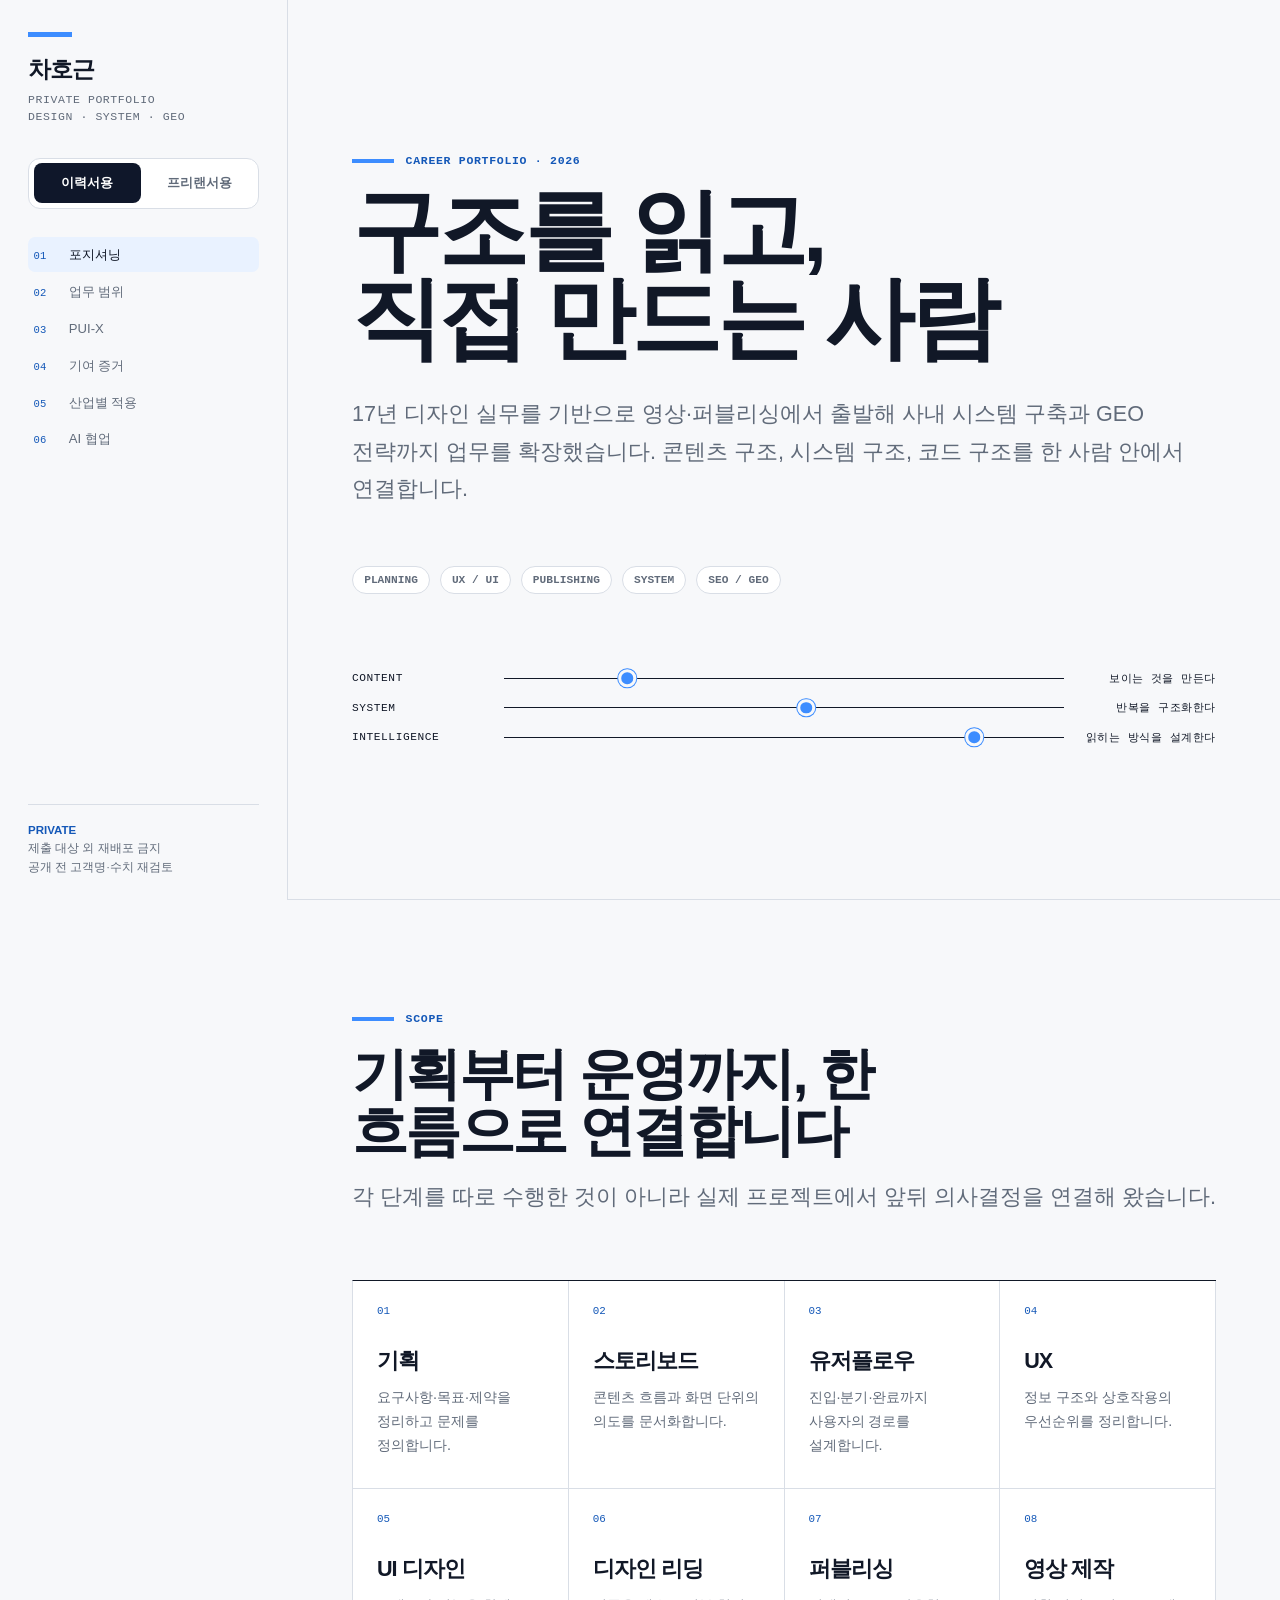
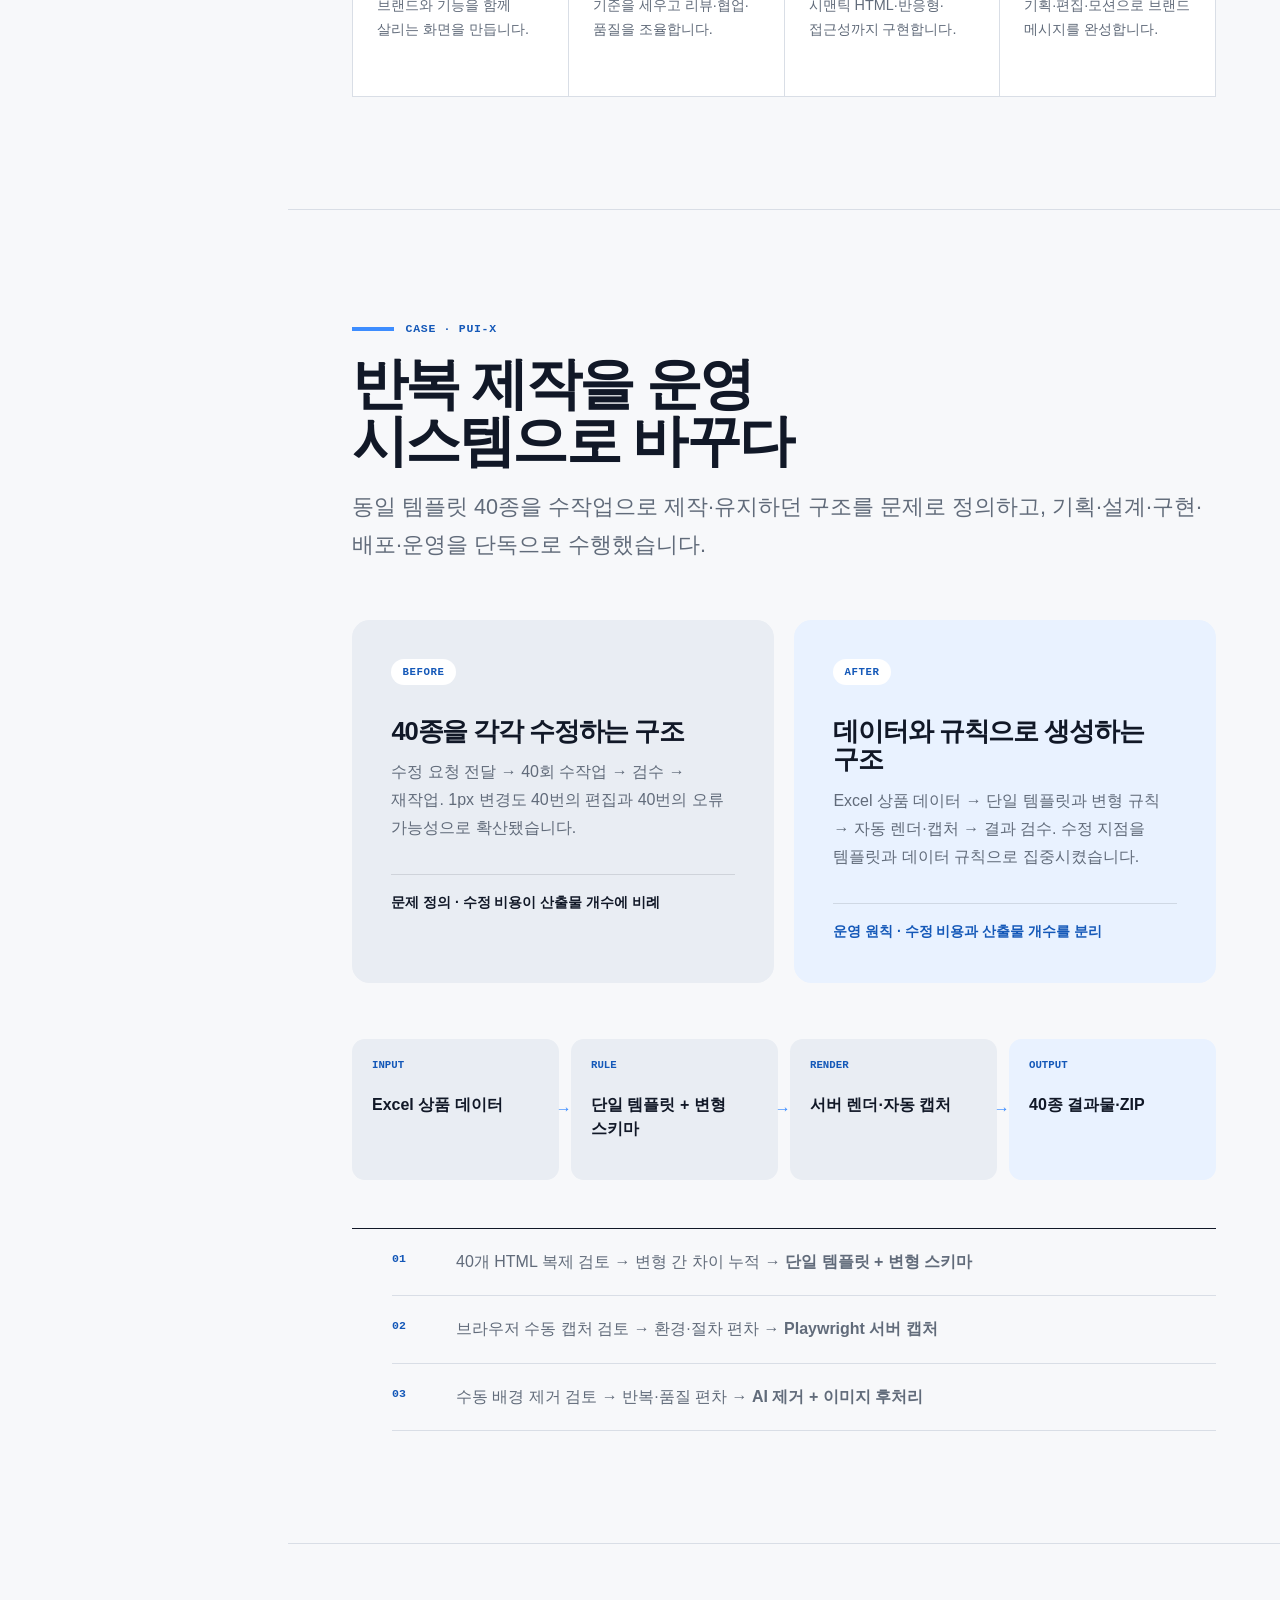
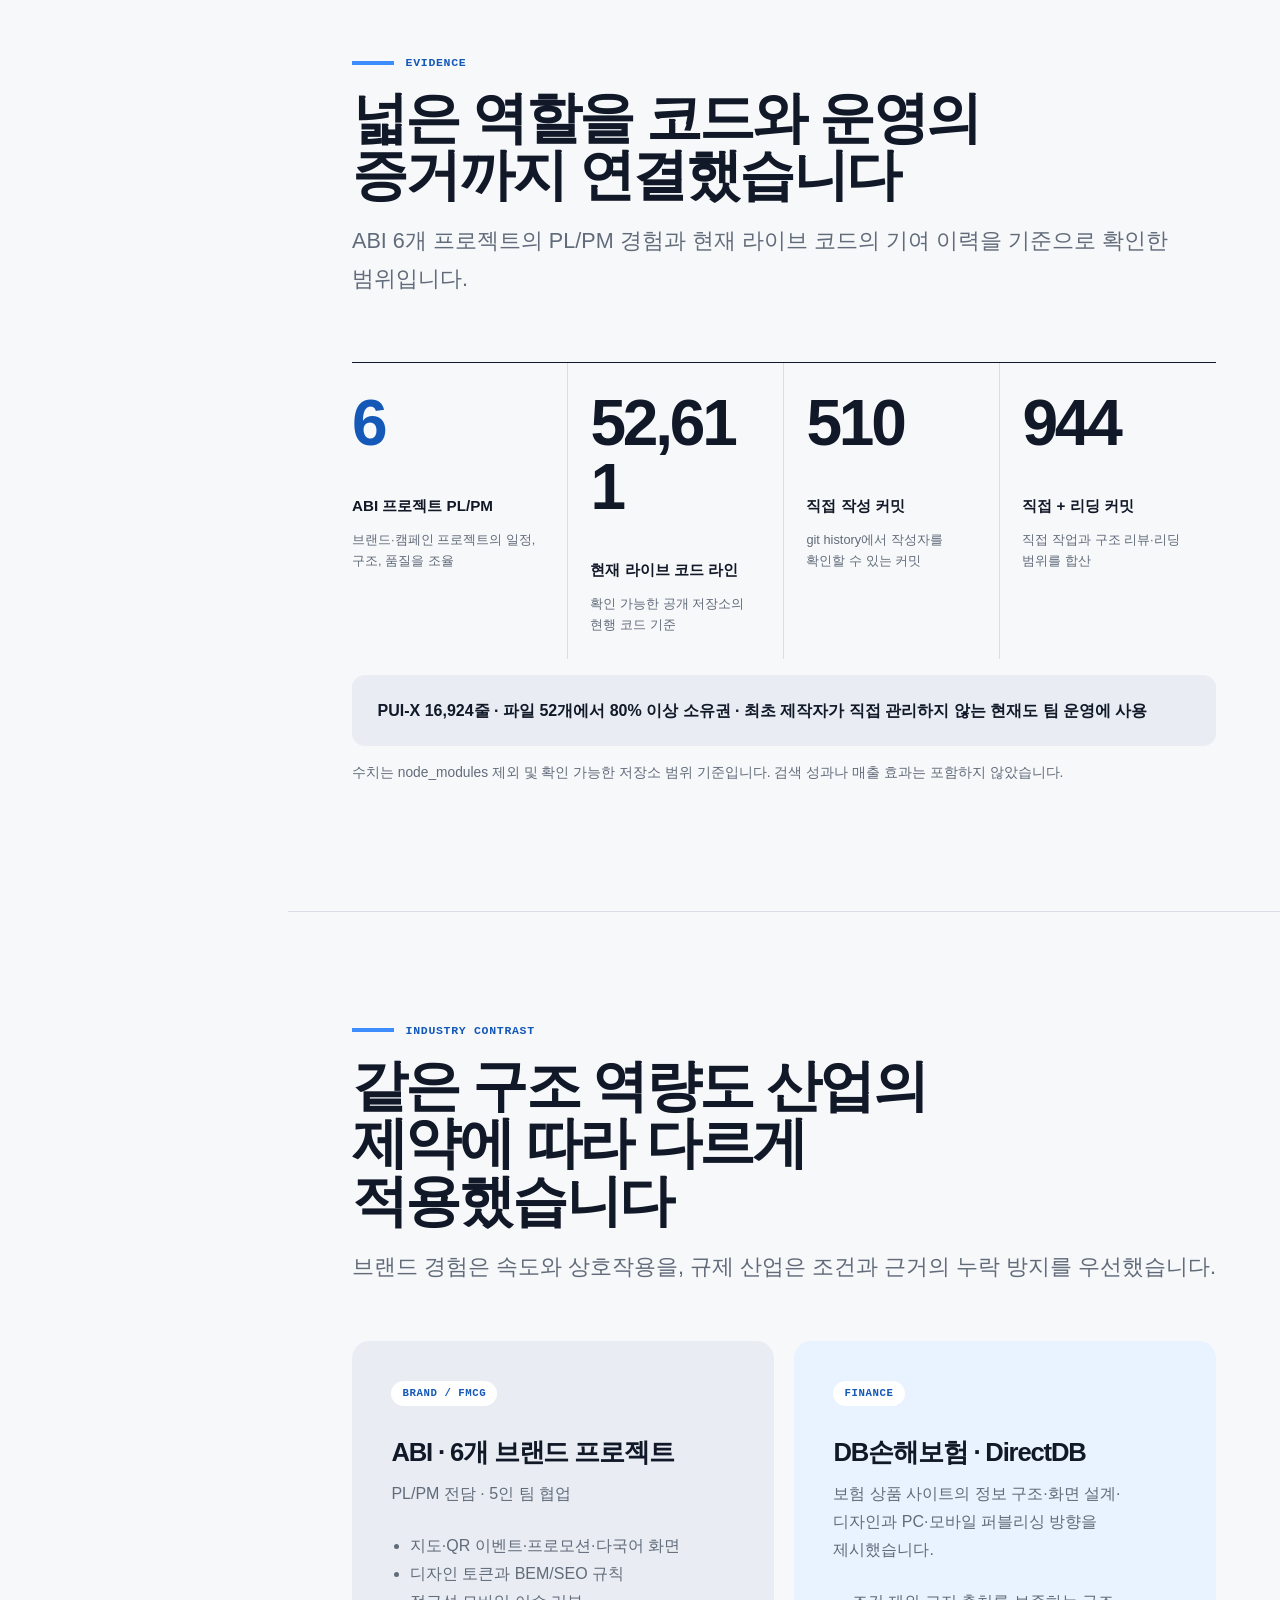
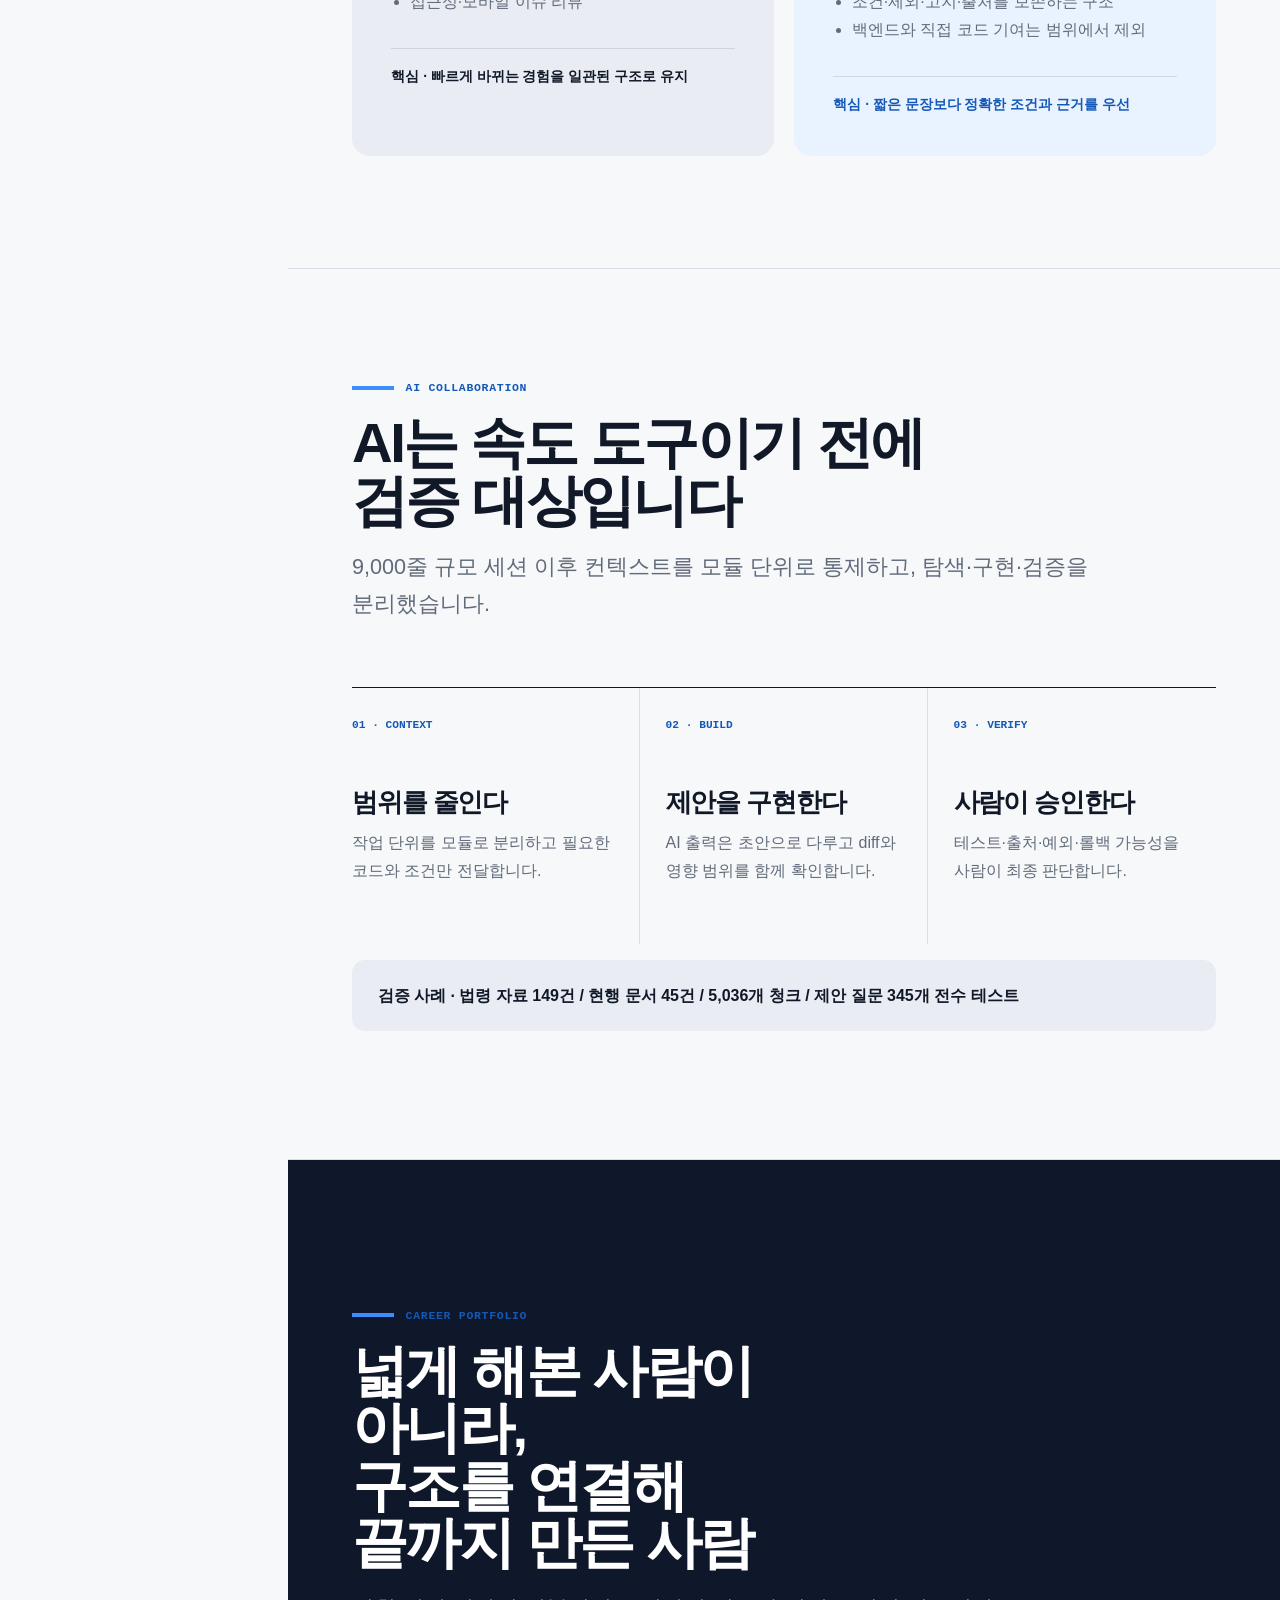
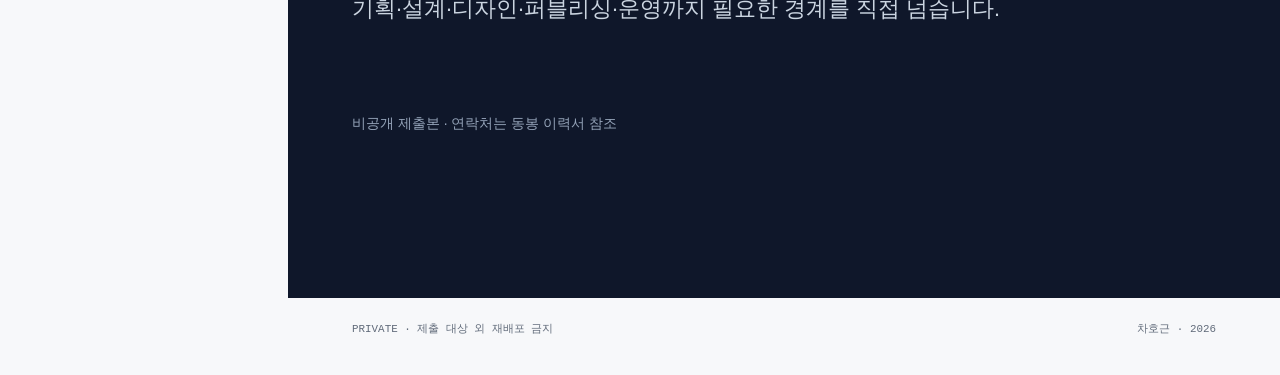
==== private-portfolio/index.html @ 046c5cb5 "비공개 제출용 HTML 포트폴리오 추가" ====
<!doctype html>
<html lang="ko">
<head>
  <meta charset="utf-8">
  <meta name="viewport" content="width=device-width, initial-scale=1">
  <meta name="description" content="차호근 비공개 제출용 포트폴리오 — 기획, UX/UI, 퍼블리싱, 시스템 구축, SEO/GEO">
  <meta name="robots" content="noindex, nofollow, noarchive, nosnippet">
  <meta name="theme-color" content="#f7f8fa">
  <title>차호근 · 비공개 포트폴리오</title>
  <style>
    :root {
      --paper: #f7f8fa;
      --surface: #ffffff;
      --fog: #e9edf3;
      --fog-blue: #e9f2ff;
      --ink: #111827;
      --muted: #616b7a;
      --blue: #3d8dff;
      --blue-dark: #1458b8;
      --midnight: #0f172a;
      --line: #d9dee6;
      --rail: 18rem;
      --page: 78rem;
      --radius: 1.1rem;
      --display: "Arial Narrow", "Apple SD Gothic Neo", "Noto Sans KR", sans-serif;
      --body: "Apple SD Gothic Neo", "Noto Sans KR", Arial, sans-serif;
      --utility: ui-monospace, SFMono-Regular, Menlo, Monaco, Consolas, monospace;
    }

    * { box-sizing: border-box; }
    html { scroll-behavior: smooth; }
    body {
      margin: 0;
      background: var(--paper);
      color: var(--ink);
      font-family: var(--body);
      word-break: keep-all;
      overflow-wrap: break-word;
    }
    button, a { font: inherit; }
    a { color: inherit; }
    [hidden] { display: none !important; }

    .skip-link {
      position: fixed;
      left: 1rem;
      top: 1rem;
      z-index: 100;
      transform: translateY(-180%);
      padding: .75rem 1rem;
      border-radius: .5rem;
      background: var(--midnight);
      color: #fff;
    }
    .skip-link:focus { transform: translateY(0); }

    .progress {
      position: fixed;
      inset: 0 auto auto 0;
      z-index: 80;
      width: 0;
      height: .25rem;
      background: var(--blue);
    }

    .shell {
      display: grid;
      grid-template-columns: var(--rail) minmax(0, 1fr);
      min-height: 100vh;
    }

    .rail {
      position: fixed;
      inset: 0 auto 0 0;
      z-index: 20;
      display: flex;
      width: var(--rail);
      flex-direction: column;
      padding: 2rem 1.75rem 1.5rem;
      border-right: 1px solid var(--line);
      background: rgba(247, 248, 250, .96);
      backdrop-filter: blur(12px);
    }
    .rail__mark {
      width: 2.75rem;
      height: .3rem;
      margin-bottom: 1.1rem;
      background: var(--blue);
    }
    .rail__name {
      margin: 0;
      font-family: var(--display);
      font-size: 1.45rem;
      font-weight: 800;
      letter-spacing: -.04em;
    }
    .rail__label {
      margin: .35rem 0 0;
      color: var(--muted);
      font-family: var(--utility);
      font-size: .72rem;
      line-height: 1.5;
      letter-spacing: .05em;
      text-transform: uppercase;
    }

    .mode-switch {
      display: grid;
      grid-template-columns: 1fr 1fr;
      gap: .35rem;
      margin: 2rem 0 1.75rem;
      padding: .3rem;
      border: 1px solid var(--line);
      border-radius: .75rem;
      background: var(--surface);
    }
    .mode-switch button {
      min-height: 2.5rem;
      padding: .55rem .4rem;
      border: 0;
      border-radius: .5rem;
      background: transparent;
      color: var(--muted);
      cursor: pointer;
      font-size: .82rem;
      font-weight: 700;
    }
    .mode-switch button[aria-pressed="true"] {
      background: var(--midnight);
      color: #fff;
    }

    .rail nav { margin-bottom: 1.5rem; }
    .rail nav ul {
      display: grid;
      gap: .1rem;
      margin: 0;
      padding: 0;
      list-style: none;
    }
    .rail nav a {
      display: grid;
      grid-template-columns: 2.2rem 1fr;
      align-items: baseline;
      padding: .55rem .35rem;
      border-radius: .45rem;
      color: var(--muted);
      text-decoration: none;
      font-size: .82rem;
      line-height: 1.35;
    }
    .rail nav a::before {
      content: attr(data-index);
      color: var(--blue-dark);
      font-family: var(--utility);
      font-size: .66rem;
    }
    .rail nav a:hover,
    .rail nav a[aria-current="true"] {
      background: var(--fog-blue);
      color: var(--ink);
    }

    .rail__privacy {
      margin: auto 0 0;
      padding-top: 1rem;
      border-top: 1px solid var(--line);
      color: var(--muted);
      font-size: .72rem;
      line-height: 1.6;
    }
    .rail__privacy strong { color: var(--blue-dark); }

    main {
      grid-column: 2;
      min-width: 0;
    }
    .mode-panel { min-height: 100vh; }

    .page-section {
      position: relative;
      max-width: var(--page);
      margin: 0 auto;
      padding: 7rem 4rem;
      border-bottom: 1px solid var(--line);
    }
    .page-section:last-child { border-bottom: 0; }

    .section-kicker {
      display: flex;
      align-items: center;
      gap: .75rem;
      margin: 0 0 1.25rem;
      color: var(--blue-dark);
      font-family: var(--utility);
      font-size: .72rem;
      font-weight: 700;
      letter-spacing: .06em;
      text-transform: uppercase;
    }
    .section-kicker::before {
      width: 2.6rem;
      height: .25rem;
      background: var(--blue);
      content: "";
    }
    h1, h2, h3, p { margin-top: 0; }
    h1, h2, h3 {
      font-family: var(--display);
      letter-spacing: -.045em;
    }
    h1 {
      max-width: 13ch;
      margin-bottom: 2rem;
      font-size: clamp(3.3rem, 7vw, 6.8rem);
      line-height: .98;
    }
    h2 {
      max-width: 21ch;
      margin-bottom: 1.15rem;
      font-size: clamp(2.3rem, 4.4vw, 4.3rem);
      line-height: 1.02;
    }
    h3 {
      margin-bottom: .85rem;
      font-size: clamp(1.35rem, 2vw, 2rem);
      line-height: 1.1;
    }
    .lead {
      max-width: 56rem;
      color: var(--muted);
      font-size: clamp(1.05rem, 1.7vw, 1.35rem);
      line-height: 1.75;
    }
    .small-note {
      color: var(--muted);
      font-size: .86rem;
      line-height: 1.65;
    }

    .hero {
      display: grid;
      min-height: 100svh;
      align-content: center;
      padding-top: 5rem;
      padding-bottom: 5rem;
    }
    .hero__meta {
      display: flex;
      flex-wrap: wrap;
      gap: .6rem;
      margin-top: 2.25rem;
    }
    .tag {
      padding: .45rem .7rem;
      border: 1px solid var(--line);
      border-radius: 999px;
      background: var(--surface);
      color: var(--muted);
      font-family: var(--utility);
      font-size: .7rem;
      font-weight: 700;
    }

    .structure-map {
      display: grid;
      gap: .9rem;
      max-width: 57rem;
      margin-top: 4.8rem;
    }
    .structure-row {
      display: grid;
      grid-template-columns: 8.5rem minmax(0, 1fr) 8.5rem;
      align-items: center;
      gap: 1rem;
      font-family: var(--utility);
      font-size: .7rem;
      letter-spacing: .05em;
    }
    .structure-row span:last-child { text-align: right; }
    .structure-line {
      position: relative;
      height: 1px;
      background: var(--ink);
    }
    .structure-line::after {
      position: absolute;
      top: 50%;
      left: var(--node, 50%);
      width: .72rem;
      height: .72rem;
      transform: translate(-50%, -50%);
      border: .2rem solid var(--paper);
      border-radius: 50%;
      background: var(--blue);
      box-shadow: 0 0 0 1px var(--blue);
      content: "";
    }

    .scope-grid {
      display: grid;
      grid-template-columns: repeat(4, minmax(0, 1fr));
      margin-top: 4rem;
      border-top: 1px solid var(--ink);
      border-left: 1px solid var(--line);
    }
    .scope-item {
      min-height: 13rem;
      padding: 1.5rem;
      border-right: 1px solid var(--line);
      border-bottom: 1px solid var(--line);
      background: var(--surface);
    }
    .scope-item span {
      display: block;
      margin-bottom: 2rem;
      color: var(--blue-dark);
      font-family: var(--utility);
      font-size: .68rem;
    }
    .scope-item h3 { font-size: 1.35rem; }
    .scope-item p {
      margin-bottom: 0;
      color: var(--muted);
      font-size: .9rem;
      line-height: 1.65;
    }

    .split {
      display: grid;
      grid-template-columns: repeat(2, minmax(0, 1fr));
      gap: 1.25rem;
      margin-top: 3.5rem;
    }
    .panel {
      padding: clamp(1.5rem, 3vw, 2.6rem);
      border: 1px solid transparent;
      border-radius: var(--radius);
      background: var(--fog);
    }
    .panel--blue { background: var(--fog-blue); }
    .panel__label {
      display: inline-flex;
      margin-bottom: 2rem;
      padding: .42rem .7rem;
      border-radius: 999px;
      background: var(--surface);
      color: var(--blue-dark);
      font-family: var(--utility);
      font-size: .67rem;
      font-weight: 700;
      letter-spacing: .05em;
      text-transform: uppercase;
    }
    .panel p,
    .panel li {
      color: var(--muted);
      font-size: 1rem;
      line-height: 1.75;
    }
    .panel ul {
      margin: 1.5rem 0 0;
      padding-left: 1.15rem;
    }
    .panel__bottom {
      margin: 2rem 0 0 !important;
      padding-top: 1rem;
      border-top: 1px solid rgba(17, 24, 39, .12);
      color: var(--ink) !important;
      font-size: .86rem !important;
      font-weight: 700;
    }
    .panel--blue .panel__bottom { color: var(--blue-dark) !important; }

    .flow {
      display: grid;
      grid-template-columns: repeat(4, minmax(0, 1fr));
      gap: .75rem;
      margin-top: 3.5rem;
    }
    .flow__item {
      position: relative;
      min-height: 8.8rem;
      padding: 1.25rem;
      border-radius: .8rem;
      background: var(--fog);
    }
    .flow__item:last-child { background: var(--fog-blue); }
    .flow__item:not(:last-child)::after {
      position: absolute;
      top: 50%;
      right: -.8rem;
      z-index: 2;
      transform: translateY(-50%);
      color: var(--blue);
      content: "→";
    }
    .flow__item span {
      display: block;
      margin-bottom: 1.4rem;
      color: var(--blue-dark);
      font-family: var(--utility);
      font-size: .67rem;
      font-weight: 700;
    }
    .flow__item strong { line-height: 1.45; }

    .decision-log {
      margin: 3rem 0 0;
      border-top: 1px solid var(--ink);
    }
    .decision-log li {
      display: grid;
      grid-template-columns: 3rem 1fr;
      gap: 1rem;
      padding: 1.25rem 0;
      border-bottom: 1px solid var(--line);
      list-style: none;
      color: var(--muted);
      line-height: 1.65;
    }
    .decision-log b {
      color: var(--blue-dark);
      font-family: var(--utility);
      font-size: .72rem;
    }

    .metrics {
      display: grid;
      grid-template-columns: repeat(4, minmax(0, 1fr));
      margin-top: 4rem;
      border-top: 1px solid var(--ink);
    }
    .metric {
      min-height: 15rem;
      padding: 1.75rem 1.4rem 1.5rem 0;
      border-right: 1px solid var(--line);
    }
    .metric + .metric { padding-left: 1.4rem; }
    .metric:last-child { border-right: 0; }
    .metric strong {
      display: block;
      margin-bottom: 2.6rem;
      font-family: var(--display);
      font-size: clamp(2.8rem, 5vw, 4.8rem);
      line-height: 1;
      letter-spacing: -.05em;
    }
    .metric:first-child strong { color: var(--blue-dark); }
    .metric b {
      display: block;
      margin-bottom: .8rem;
      font-size: .95rem;
    }
    .metric p {
      margin: 0;
      color: var(--muted);
      font-size: .8rem;
      line-height: 1.6;
    }
    .proof-note {
      margin-top: 1rem;
      padding: 1.4rem 1.6rem;
      border-radius: .8rem;
      background: var(--fog);
      font-weight: 700;
      line-height: 1.65;
    }

    .process {
      position: relative;
      display: grid;
      grid-template-columns: repeat(5, minmax(0, 1fr));
      gap: 1rem;
      margin-top: 4rem;
    }
    .process::before {
      position: absolute;
      top: 3.2rem;
      right: 3rem;
      left: 1rem;
      height: 1px;
      background: var(--ink);
      content: "";
    }
    .process__item { position: relative; z-index: 1; }
    .process__item span {
      display: block;
      margin-bottom: 2rem;
      color: var(--blue-dark);
      font-family: var(--utility);
      font-size: .72rem;
      font-weight: 700;
    }
    .process__dot {
      width: 1rem;
      height: 1rem;
      margin-bottom: 2.2rem;
      border-radius: 50%;
      background: var(--ink);
    }
    .process__item:last-child .process__dot { background: var(--blue); }
    .process__item h3 { font-size: 1.45rem; }
    .process__item p {
      color: var(--muted);
      font-size: .82rem;
      line-height: 1.6;
    }

    .three-cards {
      display: grid;
      grid-template-columns: repeat(3, minmax(0, 1fr));
      gap: 1rem;
      margin-top: 3.5rem;
    }
    .three-cards .panel { min-height: 21rem; }

    .method {
      display: grid;
      grid-template-columns: repeat(3, minmax(0, 1fr));
      margin-top: 4rem;
      border-top: 1px solid var(--ink);
    }
    .method__item {
      min-height: 16rem;
      padding: 1.6rem 1.6rem 1.6rem 0;
      border-right: 1px solid var(--line);
    }
    .method__item + .method__item { padding-left: 1.6rem; }
    .method__item:last-child { border-right: 0; }
    .method__item span {
      color: var(--blue-dark);
      font-family: var(--utility);
      font-size: .7rem;
      font-weight: 700;
    }
    .method__item h3 { margin-top: 3.5rem; }
    .method__item p {
      color: var(--muted);
      line-height: 1.7;
    }

    .closing {
      display: grid;
      min-height: 82svh;
      max-width: none;
      align-content: center;
      margin: 0;
      padding-right: max(4rem, calc((100vw - var(--rail) - var(--page)) / 2 + 4rem));
      padding-left: max(4rem, calc((100vw - var(--rail) - var(--page)) / 2 + 4rem));
      background: var(--midnight);
      color: #fff;
    }
    .closing h2 { max-width: 16ch; }
    .closing .lead { color: #cbd5e1; }
    .closing .small-note { margin-top: 4rem; color: #94a3b8; }

    .document-footer {
      display: flex;
      justify-content: space-between;
      gap: 1rem;
      max-width: var(--page);
      margin: 0 auto;
      padding: 1.5rem 4rem 2rem;
      color: var(--muted);
      font-family: var(--utility);
      font-size: .68rem;
    }

    :focus-visible {
      outline: 3px solid var(--blue);
      outline-offset: 3px;
    }

    @media (max-width: 1080px) {
      :root { --rail: 15rem; }
      .page-section { padding-right: 2.5rem; padding-left: 2.5rem; }
      .scope-grid { grid-template-columns: repeat(2, minmax(0, 1fr)); }
      .metrics { grid-template-columns: repeat(2, minmax(0, 1fr)); }
      .metric:nth-child(2) { border-right: 0; }
      .metric:nth-child(n+3) { border-top: 1px solid var(--line); }
      .three-cards { grid-template-columns: 1fr; }
      .three-cards .panel { min-height: auto; }
    }

    @media (max-width: 800px) {
      :root { --rail: 0rem; }
      .shell { display: block; }
      .rail {
        position: sticky;
        top: 0;
        width: 100%;
        height: auto;
        padding: .85rem 1rem;
        border-right: 0;
        border-bottom: 1px solid var(--line);
      }
      .rail__mark, .rail__label, .rail nav, .rail__privacy { display: none; }
      .rail__top {
        display: flex;
        align-items: center;
        justify-content: space-between;
        gap: 1rem;
      }
      .rail__name { font-size: 1rem; }
      .mode-switch { width: min(18rem, 64vw); margin: 0; }
      .mode-switch button { min-height: 2.25rem; padding: .4rem .25rem; }
      main { display: block; }
      .page-section { padding: 5rem 1.25rem; }
      .hero { min-height: calc(100svh - 4.25rem); }
      h1 { font-size: clamp(3rem, 15vw, 5rem); }
      h2 { font-size: clamp(2.15rem, 10vw, 3.6rem); }
      .structure-row { grid-template-columns: 6.4rem minmax(0, 1fr); }
      .structure-row span:last-child { display: none; }
      .split, .scope-grid, .flow, .metrics, .process, .method {
        grid-template-columns: 1fr;
      }
      .scope-item { min-height: 10rem; }
      .flow__item:not(:last-child)::after { top: auto; right: 50%; bottom: -.9rem; transform: translateX(50%) rotate(90deg); }
      .metric, .metric + .metric {
        min-height: auto;
        padding: 1.6rem 0;
        border-top: 0;
        border-right: 0;
        border-bottom: 1px solid var(--line);
      }
      .metric strong { margin-bottom: 1.2rem; }
      .process { gap: 0; }
      .process::before { top: 0; right: auto; bottom: 0; left: .45rem; width: 1px; height: auto; }
      .process__item {
        display: grid;
        grid-template-columns: 2.6rem 1fr;
        padding-bottom: 2rem;
      }
      .process__item span { grid-column: 2; margin-bottom: .5rem; }
      .process__dot { grid-row: 1 / span 3; margin: .2rem 0 0; }
      .process__item h3, .process__item p { grid-column: 2; }
      .process__item h3 { margin-bottom: .4rem; }
      .method__item, .method__item + .method__item {
        min-height: auto;
        padding: 1.6rem 0;
        border-right: 0;
        border-bottom: 1px solid var(--line);
      }
      .method__item h3 { margin-top: 1.4rem; }
      .closing {
        padding-right: 1.25rem;
        padding-left: 1.25rem;
      }
      .document-footer { padding-right: 1.25rem; padding-left: 1.25rem; }
    }

    @media (prefers-reduced-motion: reduce) {
      html { scroll-behavior: auto; }
      *, *::before, *::after { transition-duration: .001ms !important; animation-duration: .001ms !important; }
    }

    @media print {
      @page { size: A4; margin: 14mm; }
      .progress, .rail, .skip-link { display: none !important; }
      .shell, main { display: block; }
      .page-section, .closing {
        max-width: none;
        min-height: 0;
        padding: 18mm 0;
        break-inside: avoid;
      }
      .closing { padding: 18mm; print-color-adjust: exact; }
      .panel, .scope-item, .flow__item, .proof-note { print-color-adjust: exact; }
      .document-footer { padding-right: 0; padding-left: 0; }
    }
  </style>
</head>
<body data-mode="career">
  <a class="skip-link" href="#main">본문으로 이동</a>
  <div class="progress" aria-hidden="true"></div>

  <div class="shell">
    <aside class="rail" aria-label="포트폴리오 메뉴">
      <div class="rail__top">
        <div>
          <div class="rail__mark" aria-hidden="true"></div>
          <p class="rail__name">차호근</p>
          <p class="rail__label">Private portfolio<br>Design · System · GEO</p>
        </div>

        <div class="mode-switch" aria-label="포트폴리오 보기 선택">
          <button type="button" data-mode-button="career" aria-pressed="true">이력서용</button>
          <button type="button" data-mode-button="freelance" aria-pressed="false">프리랜서용</button>
        </div>
      </div>

      <nav data-mode-nav="career" aria-label="이력서용 목차">
        <ul>
          <li><a href="#c-position" data-index="01">포지셔닝</a></li>
          <li><a href="#c-scope" data-index="02">업무 범위</a></li>
          <li><a href="#c-puix" data-index="03">PUI-X</a></li>
          <li><a href="#c-evidence" data-index="04">기여 증거</a></li>
          <li><a href="#c-contrast" data-index="05">산업별 적용</a></li>
          <li><a href="#c-ai" data-index="06">AI 협업</a></li>
        </ul>
      </nav>

      <nav data-mode-nav="freelance" aria-label="프리랜서용 목차" hidden>
        <ul>
          <li><a href="#f-services" data-index="01">제공 업무</a></li>
          <li><a href="#f-fit" data-index="02">잘 맞는 프로젝트</a></li>
          <li><a href="#f-process" data-index="03">진행 방식</a></li>
          <li><a href="#f-cases" data-index="04">사례</a></li>
          <li><a href="#f-geo" data-index="05">SEO / GEO</a></li>
          <li><a href="#f-private" data-index="06">대외비 원칙</a></li>
        </ul>
      </nav>

      <p class="rail__privacy"><strong>PRIVATE</strong><br>제출 대상 외 재배포 금지<br>공개 전 고객명·수치 재검토</p>
    </aside>

    <main id="main" tabindex="-1">
      <article class="mode-panel" data-mode-panel="career">
        <section class="page-section hero" id="c-position" data-observe-section>
          <p class="section-kicker">Career portfolio · 2026</p>
          <h1>구조를 읽고,<br>직접 만드는 사람</h1>
          <p class="lead">17년 디자인 실무를 기반으로 영상·퍼블리싱에서 출발해 사내 시스템 구축과 GEO 전략까지 업무를 확장했습니다. 콘텐츠 구조, 시스템 구조, 코드 구조를 한 사람 안에서 연결합니다.</p>
          <div class="hero__meta" aria-label="핵심 역량">
            <span class="tag">PLANNING</span>
            <span class="tag">UX / UI</span>
            <span class="tag">PUBLISHING</span>
            <span class="tag">SYSTEM</span>
            <span class="tag">SEO / GEO</span>
          </div>
          <div class="structure-map" aria-label="역할 확장 구조">
            <div class="structure-row"><span>CONTENT</span><i class="structure-line" style="--node:22%"></i><span>보이는 것을 만든다</span></div>
            <div class="structure-row"><span>SYSTEM</span><i class="structure-line" style="--node:54%"></i><span>반복을 구조화한다</span></div>
            <div class="structure-row"><span>INTELLIGENCE</span><i class="structure-line" style="--node:84%"></i><span>읽히는 방식을 설계한다</span></div>
          </div>
        </section>

        <section class="page-section" id="c-scope" data-observe-section>
          <p class="section-kicker">Scope</p>
          <h2>기획부터 운영까지, 한 흐름으로 연결합니다</h2>
          <p class="lead">각 단계를 따로 수행한 것이 아니라 실제 프로젝트에서 앞뒤 의사결정을 연결해 왔습니다.</p>
          <div class="scope-grid">
            <article class="scope-item"><span>01</span><h3>기획</h3><p>요구사항·목표·제약을 정리하고 문제를 정의합니다.</p></article>
            <article class="scope-item"><span>02</span><h3>스토리보드</h3><p>콘텐츠 흐름과 화면 단위의 의도를 문서화합니다.</p></article>
            <article class="scope-item"><span>03</span><h3>유저플로우</h3><p>진입·분기·완료까지 사용자의 경로를 설계합니다.</p></article>
            <article class="scope-item"><span>04</span><h3>UX</h3><p>정보 구조와 상호작용의 우선순위를 정리합니다.</p></article>
            <article class="scope-item"><span>05</span><h3>UI 디자인</h3><p>브랜드와 기능을 함께 살리는 화면을 만듭니다.</p></article>
            <article class="scope-item"><span>06</span><h3>디자인 리딩</h3><p>기준을 세우고 리뷰·협업·품질을 조율합니다.</p></article>
            <article class="scope-item"><span>07</span><h3>퍼블리싱</h3><p>시맨틱 HTML·반응형·접근성까지 구현합니다.</p></article>
            <article class="scope-item"><span>08</span><h3>영상 제작</h3><p>기획·편집·모션으로 브랜드 메시지를 완성합니다.</p></article>
          </div>
        </section>

        <section class="page-section" id="c-puix" data-observe-section>
          <p class="section-kicker">Case · PUI-X</p>
          <h2>반복 제작을 운영 시스템으로 바꾸다</h2>
          <p class="lead">동일 템플릿 40종을 수작업으로 제작·유지하던 구조를 문제로 정의하고, 기획·설계·구현·배포·운영을 단독으로 수행했습니다.</p>

          <div class="split">
            <article class="panel">
              <span class="panel__label">Before</span>
              <h3>40종을 각각 수정하는 구조</h3>
              <p>수정 요청 전달 → 40회 수작업 → 검수 → 재작업. 1px 변경도 40번의 편집과 40번의 오류 가능성으로 확산됐습니다.</p>
              <p class="panel__bottom">문제 정의 · 수정 비용이 산출물 개수에 비례</p>
            </article>
            <article class="panel panel--blue">
              <span class="panel__label">After</span>
              <h3>데이터와 규칙으로 생성하는 구조</h3>
              <p>Excel 상품 데이터 → 단일 템플릿과 변형 규칙 → 자동 렌더·캡처 → 결과 검수. 수정 지점을 템플릿과 데이터 규칙으로 집중시켰습니다.</p>
              <p class="panel__bottom">운영 원칙 · 수정 비용과 산출물 개수를 분리</p>
            </article>
          </div>

          <div class="flow" aria-label="PUI-X 데이터 흐름">
            <div class="flow__item"><span>INPUT</span><strong>Excel 상품 데이터</strong></div>
            <div class="flow__item"><span>RULE</span><strong>단일 템플릿 + 변형 스키마</strong></div>
            <div class="flow__item"><span>RENDER</span><strong>서버 렌더·자동 캡처</strong></div>
            <div class="flow__item"><span>OUTPUT</span><strong>40종 결과물·ZIP</strong></div>
          </div>

          <ol class="decision-log" aria-label="의사결정 로그">
            <li><b>01</b><span>40개 HTML 복제 검토 → 변형 간 차이 누적 → <strong>단일 템플릿 + 변형 스키마</strong></span></li>
            <li><b>02</b><span>브라우저 수동 캡처 검토 → 환경·절차 편차 → <strong>Playwright 서버 캡처</strong></span></li>
            <li><b>03</b><span>수동 배경 제거 검토 → 반복·품질 편차 → <strong>AI 제거 + 이미지 후처리</strong></span></li>
          </ol>
        </section>

        <section class="page-section" id="c-evidence" data-observe-section>
          <p class="section-kicker">Evidence</p>
          <h2>넓은 역할을 코드와 운영의 증거까지 연결했습니다</h2>
          <p class="lead">ABI 6개 프로젝트의 PL/PM 경험과 현재 라이브 코드의 기여 이력을 기준으로 확인한 범위입니다.</p>
          <div class="metrics">
            <article class="metric"><strong>6</strong><b>ABI 프로젝트 PL/PM</b><p>브랜드·캠페인 프로젝트의 일정, 구조, 품질을 조율</p></article>
            <article class="metric"><strong>52,611</strong><b>현재 라이브 코드 라인</b><p>확인 가능한 공개 저장소의 현행 코드 기준</p></article>
            <article class="metric"><strong>510</strong><b>직접 작성 커밋</b><p>git history에서 작성자를 확인할 수 있는 커밋</p></article>
            <article class="metric"><strong>944</strong><b>직접 + 리딩 커밋</b><p>직접 작업과 구조 리뷰·리딩 범위를 합산</p></article>
          </div>
          <p class="proof-note">PUI-X 16,924줄 · 파일 52개에서 80% 이상 소유권 · 최초 제작자가 직접 관리하지 않는 현재도 팀 운영에 사용</p>
          <p class="small-note">수치는 node_modules 제외 및 확인 가능한 저장소 범위 기준입니다. 검색 성과나 매출 효과는 포함하지 않았습니다.</p>
        </section>

        <section class="page-section" id="c-contrast" data-observe-section>
          <p class="section-kicker">Industry contrast</p>
          <h2>같은 구조 역량도 산업의 제약에 따라 다르게 적용했습니다</h2>
          <p class="lead">브랜드 경험은 속도와 상호작용을, 규제 산업은 조건과 근거의 누락 방지를 우선했습니다.</p>
          <div class="split">
            <article class="panel">
              <span class="panel__label">Brand / FMCG</span>
              <h3>ABI · 6개 브랜드 프로젝트</h3>
              <p>PL/PM 전담 · 5인 팀 협업</p>
              <ul><li>지도·QR 이벤트·프로모션·다국어 화면</li><li>디자인 토큰과 BEM/SEO 규칙</li><li>접근성·모바일 이슈 리뷰</li></ul>
              <p class="panel__bottom">핵심 · 빠르게 바뀌는 경험을 일관된 구조로 유지</p>
            </article>
            <article class="panel panel--blue">
              <span class="panel__label">Finance</span>
              <h3>DB손해보험 · DirectDB</h3>
              <p>보험 상품 사이트의 정보 구조·화면 설계·디자인과 PC·모바일 퍼블리싱 방향을 제시했습니다.</p>
              <ul><li>조건·제외·고지·출처를 보존하는 구조</li><li>백엔드와 직접 코드 기여는 범위에서 제외</li></ul>
              <p class="panel__bottom">핵심 · 짧은 문장보다 정확한 조건과 근거를 우선</p>
            </article>
          </div>
        </section>

        <section class="page-section" id="c-ai" data-observe-section>
          <p class="section-kicker">AI collaboration</p>
          <h2>AI는 속도 도구이기 전에 검증 대상입니다</h2>
          <p class="lead">9,000줄 규모 세션 이후 컨텍스트를 모듈 단위로 통제하고, 탐색·구현·검증을 분리했습니다.</p>
          <div class="method">
            <article class="method__item"><span>01 · CONTEXT</span><h3>범위를 줄인다</h3><p>작업 단위를 모듈로 분리하고 필요한 코드와 조건만 전달합니다.</p></article>
            <article class="method__item"><span>02 · BUILD</span><h3>제안을 구현한다</h3><p>AI 출력은 초안으로 다루고 diff와 영향 범위를 함께 확인합니다.</p></article>
            <article class="method__item"><span>03 · VERIFY</span><h3>사람이 승인한다</h3><p>테스트·출처·예외·롤백 가능성을 사람이 최종 판단합니다.</p></article>
          </div>
          <p class="proof-note">검증 사례 · 법령 자료 149건 / 현행 문서 45건 / 5,036개 청크 / 제안 질문 345개 전수 테스트</p>
        </section>

        <section class="page-section closing" aria-labelledby="career-closing">
          <p class="section-kicker">Career portfolio</p>
          <h2 id="career-closing">넓게 해본 사람이 아니라,<br>구조를 연결해 끝까지 만든 사람</h2>
          <p class="lead">기획·설계·디자인·퍼블리싱·운영까지 필요한 경계를 직접 넘습니다.</p>
          <p class="small-note">비공개 제출본 · 연락처는 동봉 이력서 참조</p>
        </section>
      </article>

      <article class="mode-panel" data-mode-panel="freelance" hidden>
        <section class="page-section hero" id="f-services" data-observe-section>
          <p class="section-kicker">Freelance portfolio · 2026</p>
          <h1>기획부터 구현까지,<br>한 사람에게 맡기는 프로젝트</h1>
          <p class="lead">요구사항이 아직 정리되지 않은 단계부터 구조를 잡고, 실제로 사용할 수 있는 결과물까지 연결합니다. 필요한 단계만 의뢰해도 전체 흐름은 끊기지 않습니다.</p>
          <div class="hero__meta" aria-label="제공 업무">
            <span class="tag">STRATEGY</span>
            <span class="tag">STORYBOARD</span>
            <span class="tag">UX / UI</span>
            <span class="tag">PUBLISHING</span>
            <span class="tag">AUTOMATION</span>
          </div>
          <div class="scope-grid">
            <article class="scope-item"><span>01</span><h3>기획</h3><p>요구사항, 목표, 일정, 리스크를 정리합니다.</p></article>
            <article class="scope-item"><span>02</span><h3>스토리보드</h3><p>페이지와 콘텐츠 단위의 의도를 문서화합니다.</p></article>
            <article class="scope-item"><span>03</span><h3>유저플로우</h3><p>사용자의 진입·분기·완료 경로를 설계합니다.</p></article>
            <article class="scope-item"><span>04</span><h3>UX</h3><p>정보 구조와 사용 맥락을 우선순위로 정리합니다.</p></article>
            <article class="scope-item"><span>05</span><h3>UI 디자인</h3><p>브랜드와 기능을 반영한 화면을 제작합니다.</p></article>
            <article class="scope-item"><span>06</span><h3>디자인 리딩</h3><p>다수 협업자의 기준과 품질을 조율합니다.</p></article>
            <article class="scope-item"><span>07</span><h3>퍼블리싱</h3><p>반응형·접근성·시맨틱 마크업을 구현합니다.</p></article>
            <article class="scope-item"><span>08</span><h3>영상 제작</h3><p>스토리, 편집, 모션으로 메시지를 완성합니다.</p></article>
          </div>
        </section>

        <section class="page-section" id="f-fit" data-observe-section>
          <p class="section-kicker">Best fit</p>
          <h2>이런 프로젝트에 특히 잘 맞습니다</h2>
          <p class="lead">화면만 만드는 일보다 여러 조건이 얽혀 있고, 누군가 구조를 정리해야 앞으로 나아가는 프로젝트에 강합니다.</p>
          <div class="three-cards">
            <article class="panel"><span class="panel__label">Brand</span><h3>브랜드·캠페인 사이트</h3><p>스토리보드와 UI, 반응형 퍼블리싱, 이벤트·QR·지도 등 인터랙션까지 연결합니다.</p></article>
            <article class="panel"><span class="panel__label">System</span><h3>사내 업무 자동화</h3><p>반복 작업을 데이터·규칙·템플릿으로 바꾸고 운영 가능한 도구로 구현합니다.</p></article>
            <article class="panel panel--blue"><span class="panel__label">Search</span><h3>SEO / GEO 구조 개선</h3><p>검색 의도, 시맨틱 구조, 스키마, FAQ와 답변형 콘텐츠를 업종에 맞게 설계합니다.</p></article>
          </div>
        </section>

        <section class="page-section" id="f-process" data-observe-section>
          <p class="section-kicker">Process</p>
          <h2>일은 다섯 단계로 진행합니다</h2>
          <p class="lead">문서가 없거나 요구사항이 덜 정리돼 있어도 진단 단계에서 필요한 질문과 결정 항목부터 만듭니다.</p>
          <div class="process">
            <article class="process__item"><span>01</span><i class="process__dot"></i><h3>진단</h3><p>목표·사용자·제약</p></article>
            <article class="process__item"><span>02</span><i class="process__dot"></i><h3>구조</h3><p>IA·플로우·우선순위</p></article>
            <article class="process__item"><span>03</span><i class="process__dot"></i><h3>디자인</h3><p>스토리보드·UX/UI</p></article>
            <article class="process__item"><span>04</span><i class="process__dot"></i><h3>구현</h3><p>퍼블리싱·자동화</p></article>
            <article class="process__item"><span>05</span><i class="process__dot"></i><h3>검증</h3><p>QA·인수·운영 문서</p></article>
          </div>
          <p class="proof-note">각 단계 종료 시 · 결정 사항 / 남은 리스크 / 다음 산출물 / 변경 영향 범위를 함께 공유</p>
        </section>

        <section class="page-section" id="f-cases" data-observe-section>
          <p class="section-kicker">Cases</p>
          <h2>결과물보다 먼저, 바꿔야 할 구조를 찾습니다</h2>
          <div class="split">
            <article class="panel">
              <span class="panel__label">Case 01 · PUI-X</span>
              <h3>40번의 수작업을 한 번의 운영으로</h3>
              <p>템플릿 40종의 제작·수정·캡처를 데이터 기반으로 자동화한 사내 시스템입니다.</p>
              <ul><li>Excel 데이터 입력</li><li>단일 템플릿 + 변형 규칙</li><li>서버 렌더·자동 캡처·ZIP 출력</li></ul>
              <p class="panel__bottom">범위 · 문제 정의부터 운영과 인수 구조까지 단독 수행</p>
            </article>
            <article class="panel panel--blue">
              <span class="panel__label">Case 02 · ABI</span>
              <h3>빠르게 바뀌는 캠페인을 일관된 구조로</h3>
              <p>6개 브랜드 프로젝트의 PL/PM을 맡고 5인 팀의 화면 구조, 품질, 구현 범위를 조율했습니다.</p>
              <ul><li>최장 운영 사례 17개월</li><li>Cass Connect Bluepass 0 → 1 구축</li><li>정보 구조·유저플로우·디자인 기준·운영 개선</li></ul>
              <p class="panel__bottom">핵심 · 바뀌는 캠페인 안에서도 재사용 가능한 기준 유지</p>
            </article>
          </div>
        </section>

        <section class="page-section" id="f-geo" data-observe-section>
          <p class="section-kicker">SEO / GEO</p>
          <h2>검색과 답변 엔진이 읽을 수 있는 구조</h2>
          <p class="lead">같은 GEO 방법론도 FMCG는 제품 경험을, 금융은 조건과 근거를 우선하도록 꺾어 적용합니다.</p>
          <div class="split">
            <article class="panel">
              <span class="panel__label">FMCG</span>
              <h3>제품 엔티티와 질문의 맥락</h3>
              <ul><li>What / Why / How + FAQ</li><li>제품·브랜드 정보를 명시하는 텍스트 레이어</li><li>Pure Gold·한맥의 질문형 콘텐츠 구조를 사례 후보로 활용</li></ul>
              <p class="panel__bottom">검증되지 않은 검색·LLM 성과 수치는 표기하지 않음</p>
            </article>
            <article class="panel panel--blue">
              <span class="panel__label">Finance</span>
              <h3>조건·제외·출처를 보존하는 답변</h3>
              <ul><li>보험 상품의 조건·제외·고지·적용일</li><li>시맨틱 HTML·heading·meta/OG·canonical·schema</li><li>FAQ가 원문 조건을 축약해 왜곡하지 않는지 검증</li></ul>
              <p class="panel__bottom">DirectDB는 설계·디자인·퍼블리싱 방향 범위</p>
            </article>
          </div>
        </section>

        <section class="page-section" id="f-private" data-observe-section>
          <p class="section-kicker">Confidentiality</p>
          <h2>대외비 프로젝트는 공개하지 않고도 설명할 수 있습니다</h2>
          <p class="lead">실제 전달본에는 승인된 범위만 남기고, 작업 방식과 의사결정은 재현 가능한 문서로 제공합니다.</p>
          <div class="split">
            <article class="panel">
              <span class="panel__label">Deliverables</span>
              <h3>프로젝트 종료 시 받는 것</h3>
              <ul><li>요구사항·IA·유저플로우</li><li>스토리보드·UX/UI 원본</li><li>퍼블리싱 결과물 또는 운영 도구</li><li>QA·인수·유지보수 문서</li></ul>
              <p class="panel__bottom">범위와 파일 형식은 착수 전에 합의</p>
            </article>
            <article class="panel panel--blue">
              <span class="panel__label">Access</span>
              <h3>공개와 접근을 분리하는 원칙</h3>
              <ul><li>승인 없는 화면·데이터 재사용 금지</li><li>포트폴리오에는 익명화한 역할·과정만 표기</li><li>저장소·운영 데이터 접근 권한 분리</li><li>검증된 사실과 합의된 성과만 사용</li></ul>
              <p class="panel__bottom">필요 시 비공개 제출본과 NDA 범위로만 공유</p>
            </article>
          </div>
        </section>

        <section class="page-section closing" aria-labelledby="freelance-closing">
          <p class="section-kicker">Freelance portfolio</p>
          <h2 id="freelance-closing">요구사항이 아직 정리되지 않았을 때부터 함께할 수 있습니다</h2>
          <p class="lead">문제를 구조화하고, 화면을 만들고, 실제 운영 가능한 결과물까지 연결합니다.</p>
          <p class="small-note">비공개 제안용 · 연락은 본 자료를 전달한 채널로 회신</p>
        </section>
      </article>

      <footer class="document-footer">
        <span>PRIVATE · 제출 대상 외 재배포 금지</span>
        <span>차호근 · 2026</span>
      </footer>
    </main>
  </div>

  <script>
    (() => {
      const buttons = [...document.querySelectorAll('[data-mode-button]')];
      const panels = [...document.querySelectorAll('[data-mode-panel]')];
      const navs = [...document.querySelectorAll('[data-mode-nav]')];
      const progress = document.querySelector('.progress');
      const reducedMotion = matchMedia('(prefers-reduced-motion: reduce)').matches;

      function setMode(mode, updateHash = true) {
        const safeMode = mode === 'freelance' ? 'freelance' : 'career';
        document.body.dataset.mode = safeMode;
        buttons.forEach(button => button.setAttribute('aria-pressed', String(button.dataset.modeButton === safeMode)));
        panels.forEach(panel => { panel.hidden = panel.dataset.modePanel !== safeMode; });
        navs.forEach(nav => { nav.hidden = nav.dataset.modeNav !== safeMode; });
        document.title = `차호근 · ${safeMode === 'career' ? '이력서용' : '프리랜서용'} 비공개 포트폴리오`;
        if (updateHash) history.replaceState(null, '', safeMode === 'career' ? '#career' : '#freelance');
        window.scrollTo({ top: 0, behavior: reducedMotion ? 'auto' : 'smooth' });
        updateCurrentNav();
      }

      function modeFromHash() {
        const hash = location.hash;
        if (hash === '#freelance' || hash.startsWith('#f-')) return 'freelance';
        return 'career';
      }

      function updateProgress() {
        const height = document.documentElement.scrollHeight - innerHeight;
        const value = height > 0 ? Math.min(100, Math.max(0, scrollY / height * 100)) : 0;
        progress.style.width = `${value}%`;
      }

      function updateCurrentNav() {
        const activeMode = document.body.dataset.mode;
        const links = [...document.querySelectorAll(`[data-mode-nav="${activeMode}"] a`)];
        const sections = links.map(link => document.querySelector(link.getAttribute('href'))).filter(Boolean);
        let current = sections[0];
        for (const section of sections) {
          if (section.getBoundingClientRect().top <= innerHeight * .36) current = section;
        }
        links.forEach(link => link.setAttribute('aria-current', String(current && link.getAttribute('href') === `#${current.id}`)));
      }

      buttons.forEach(button => button.addEventListener('click', () => setMode(button.dataset.modeButton)));
      document.querySelectorAll('.rail nav a').forEach(link => link.addEventListener('click', () => {
        const mode = link.closest('[data-mode-nav]').dataset.modeNav;
        if (mode !== document.body.dataset.mode) setMode(mode, false);
      }));
      addEventListener('scroll', () => { updateProgress(); updateCurrentNav(); }, { passive: true });
      addEventListener('resize', () => { updateProgress(); updateCurrentNav(); });
      addEventListener('hashchange', () => setMode(modeFromHash(), false));

      setMode(modeFromHash(), false);
      updateProgress();
    })();
  </script>
</body>
</html>
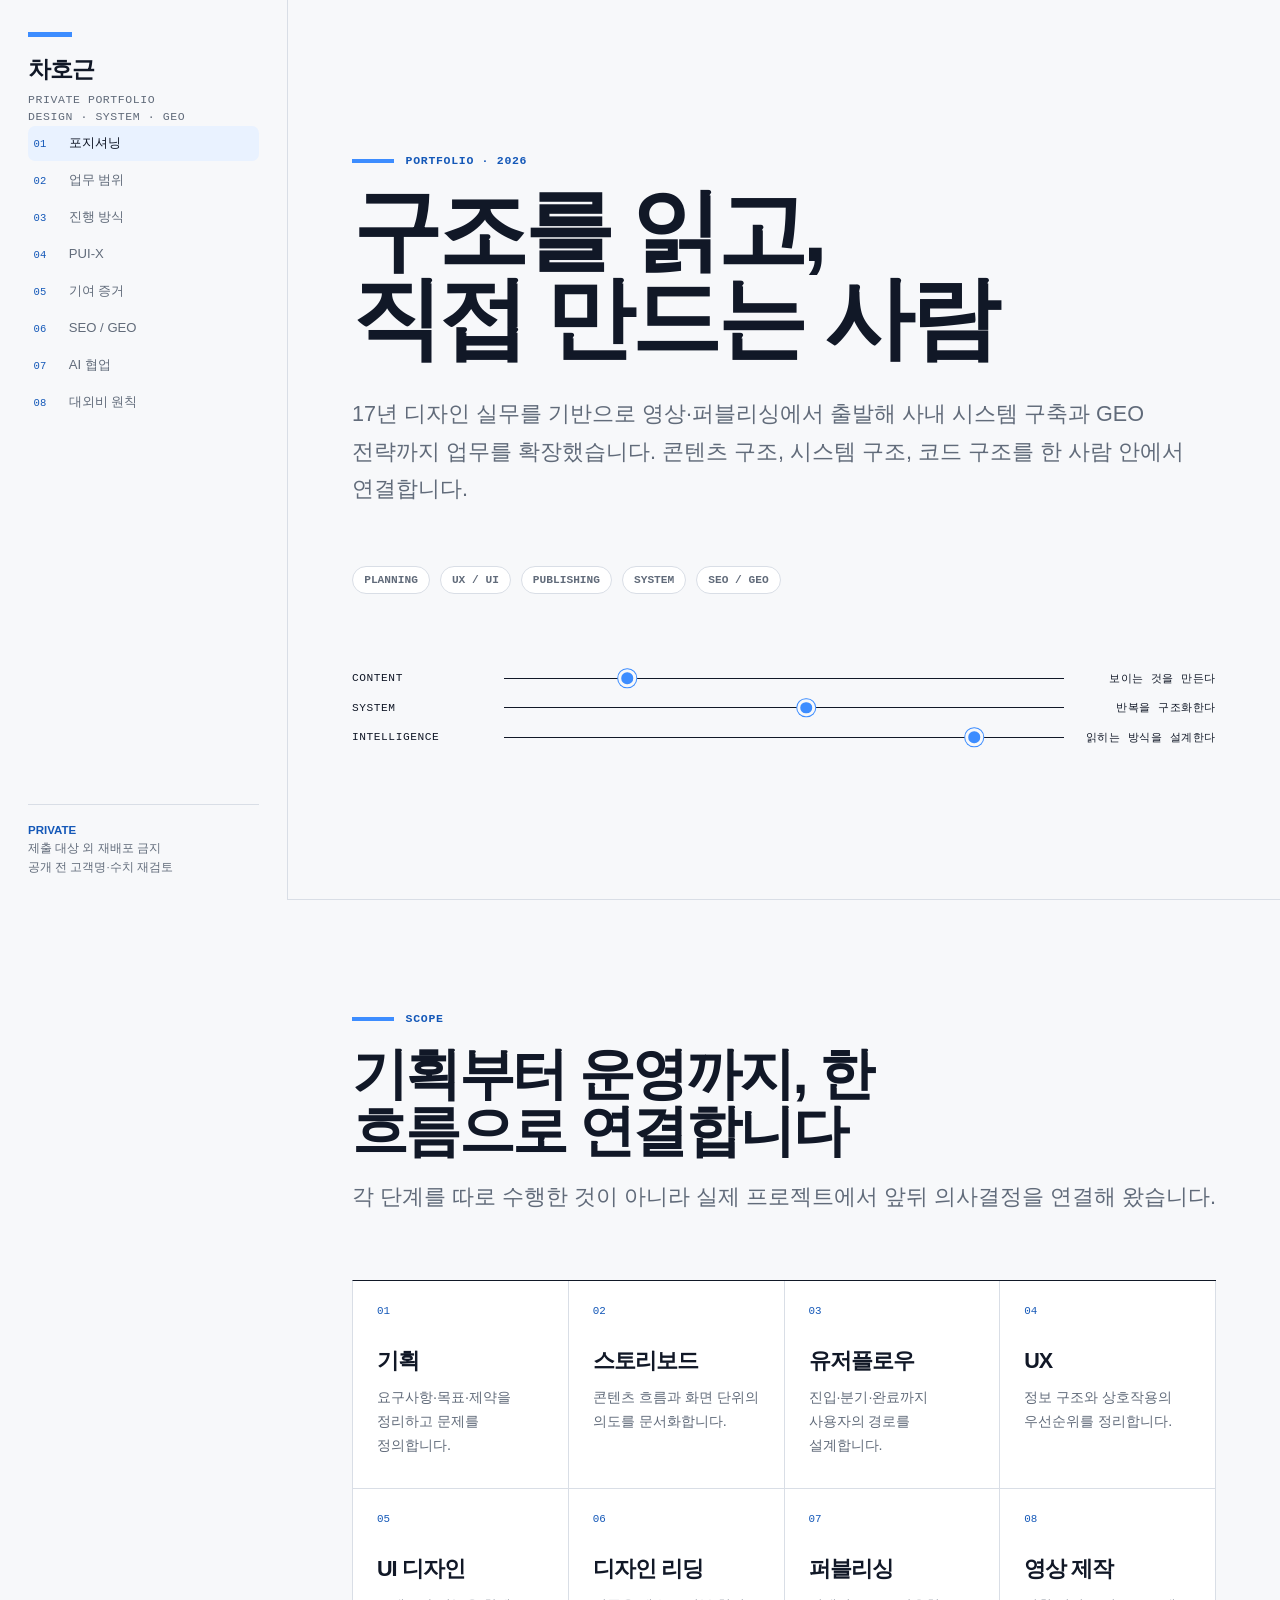
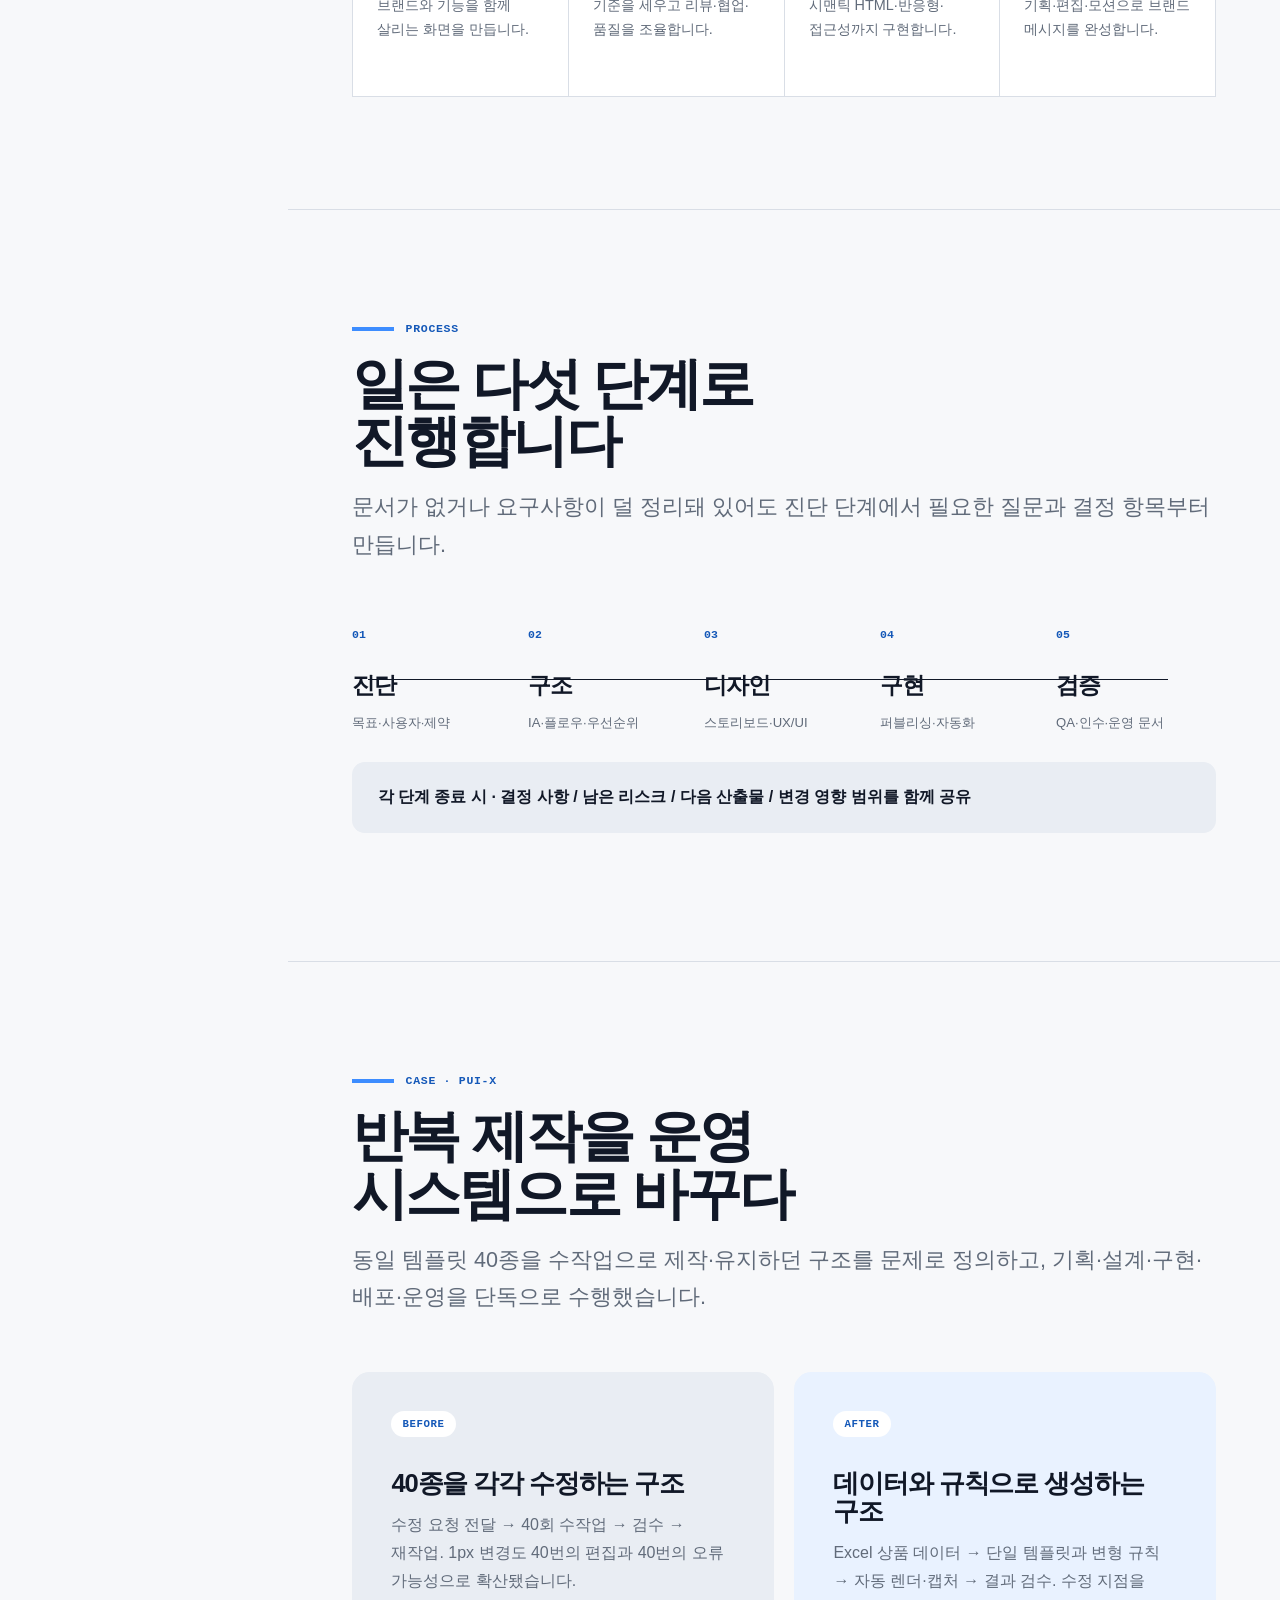
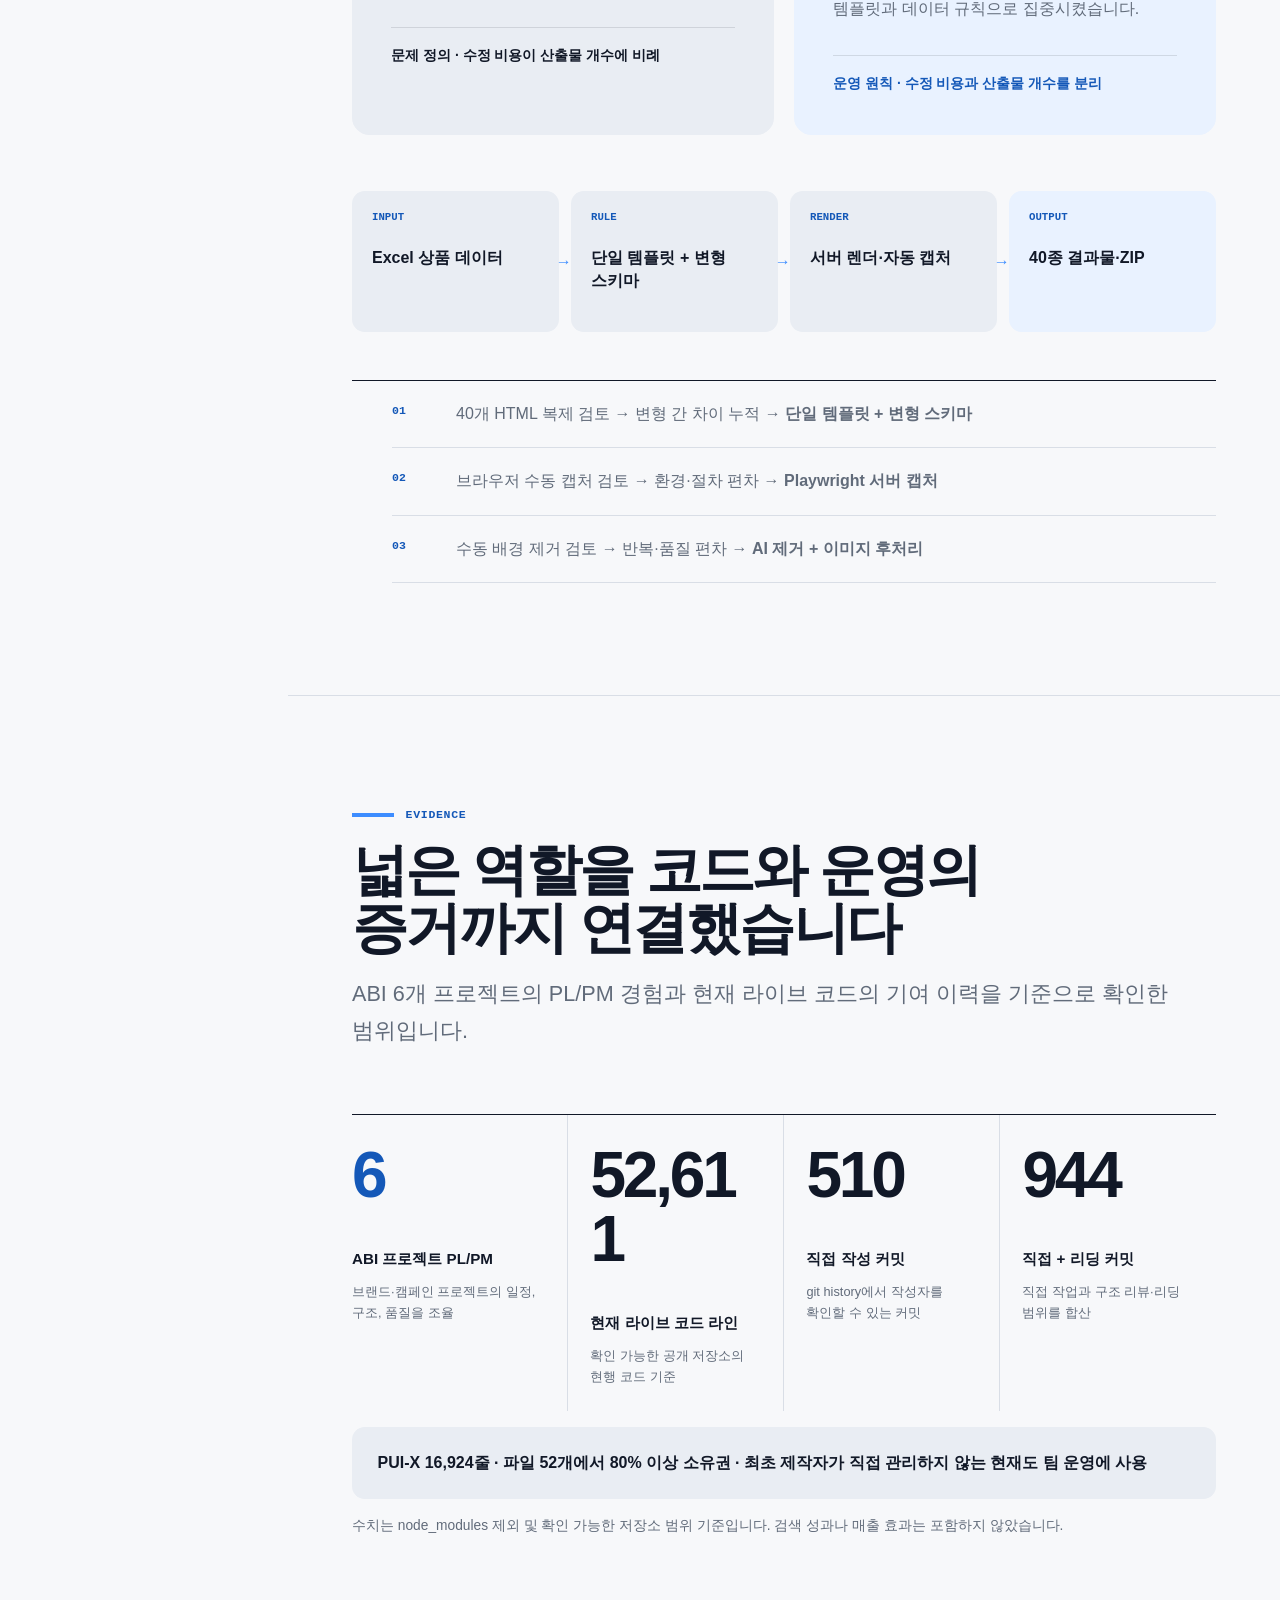
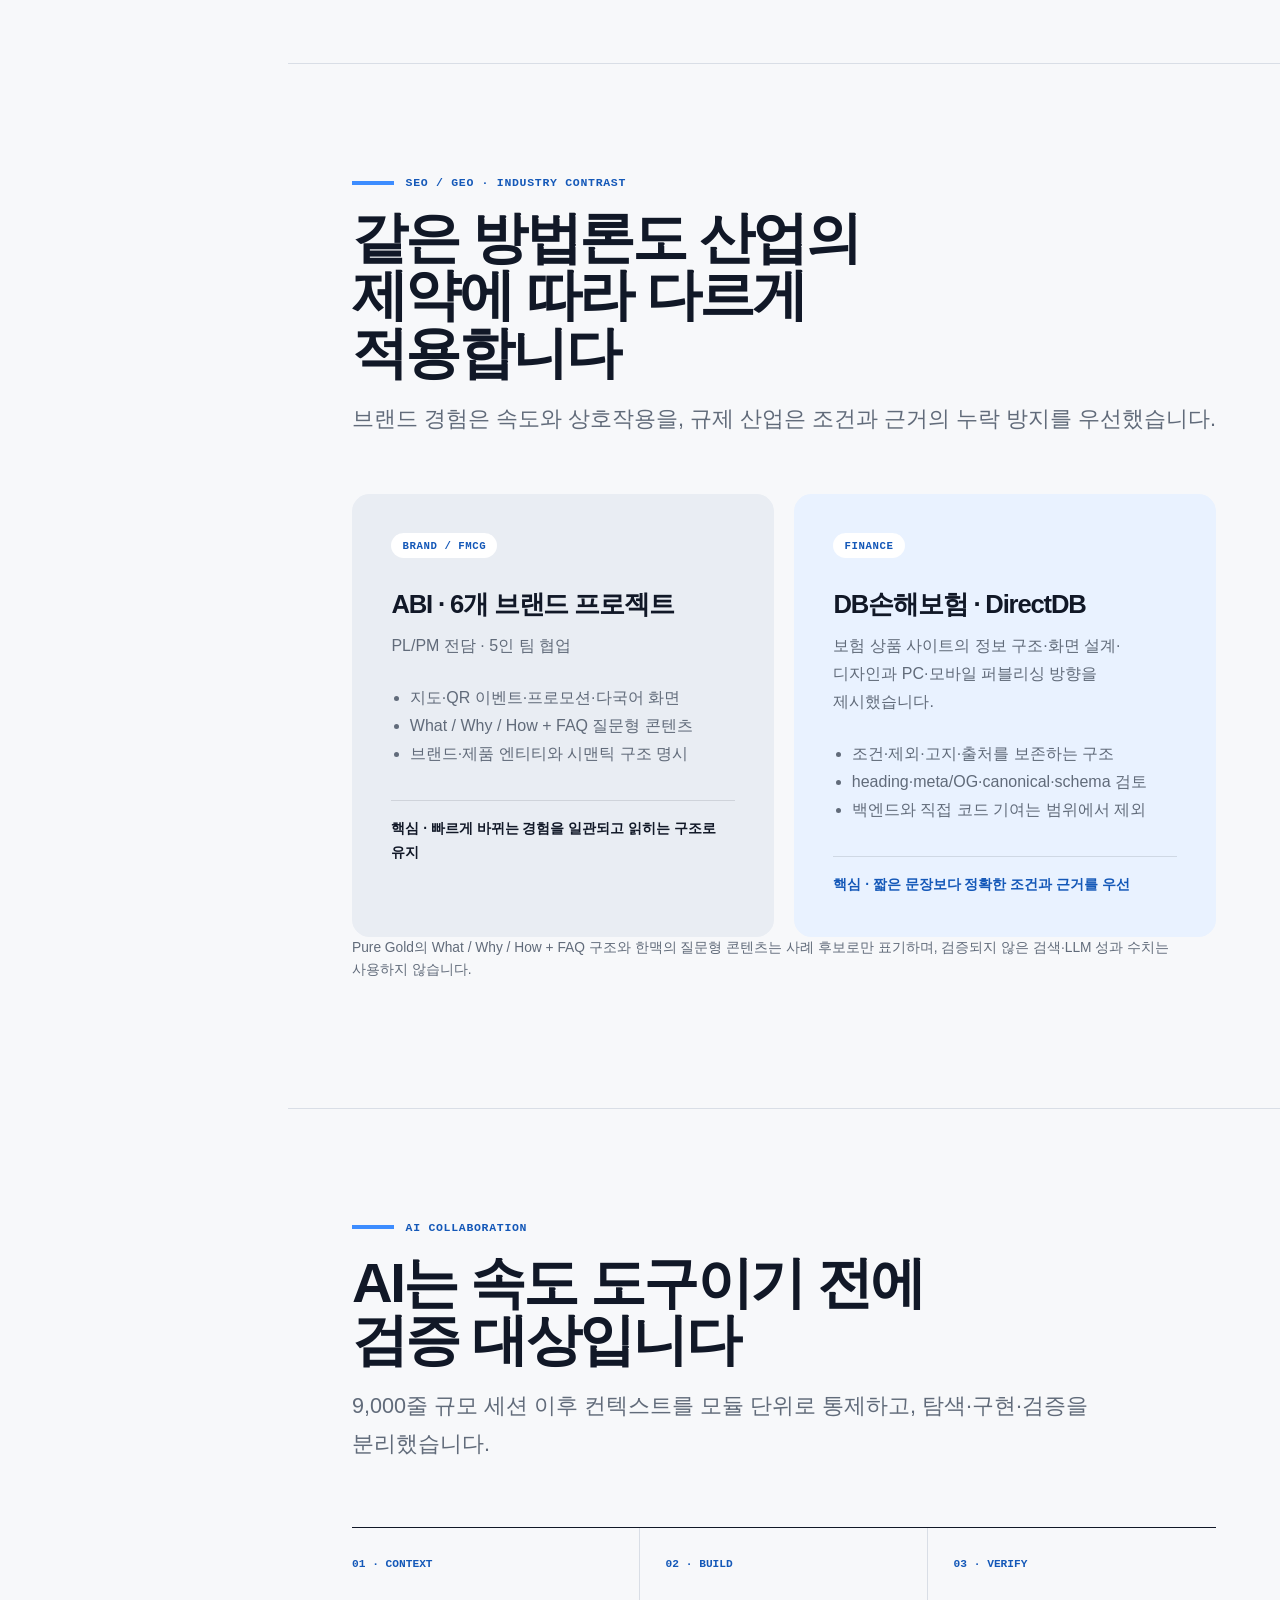
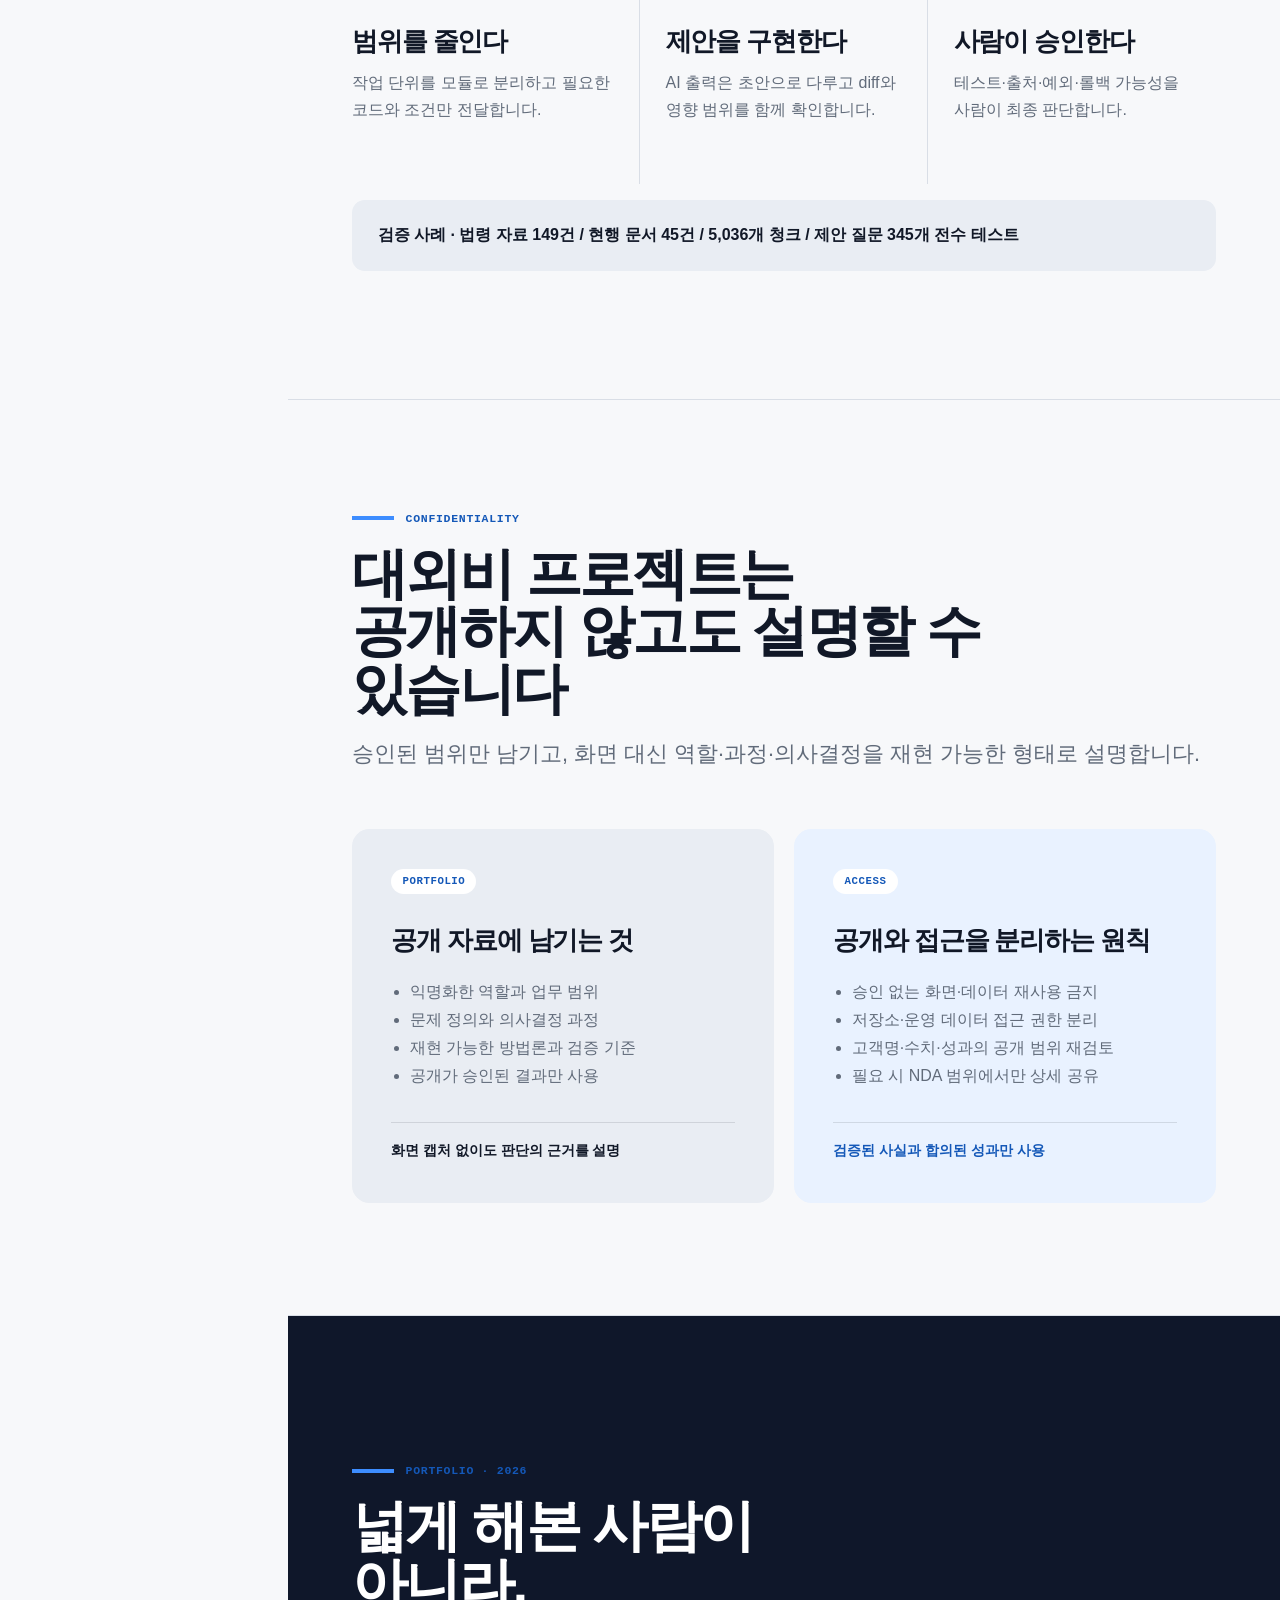
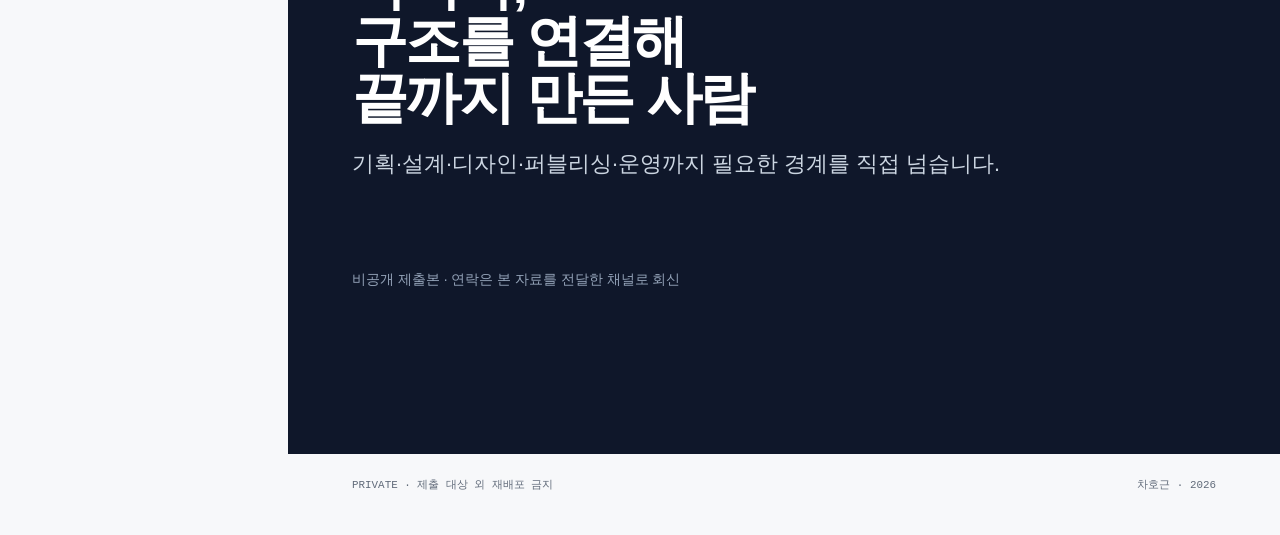
==== commit 1e82bde3: "Unify private portfolio into one view" ====
--- a/private-portfolio/index.html
+++ b/private-portfolio/index.html
@@ -104,32 +104,6 @@
       text-transform: uppercase;
     }
 
-    .mode-switch {
-      display: grid;
-      grid-template-columns: 1fr 1fr;
-      gap: .35rem;
-      margin: 2rem 0 1.75rem;
-      padding: .3rem;
-      border: 1px solid var(--line);
-      border-radius: .75rem;
-      background: var(--surface);
-    }
-    .mode-switch button {
-      min-height: 2.5rem;
-      padding: .55rem .4rem;
-      border: 0;
-      border-radius: .5rem;
-      background: transparent;
-      color: var(--muted);
-      cursor: pointer;
-      font-size: .82rem;
-      font-weight: 700;
-    }
-    .mode-switch button[aria-pressed="true"] {
-      background: var(--midnight);
-      color: #fff;
-    }
-
     .rail nav { margin-bottom: 1.5rem; }
     .rail nav ul {
       display: grid;
@@ -175,7 +149,7 @@
       grid-column: 2;
       min-width: 0;
     }
-    .mode-panel { min-height: 100vh; }
+    .portfolio { min-height: 100vh; }
 
     .page-section {
       position: relative;
@@ -603,8 +577,6 @@
         gap: 1rem;
       }
       .rail__name { font-size: 1rem; }
-      .mode-switch { width: min(18rem, 64vw); margin: 0; }
-      .mode-switch button { min-height: 2.25rem; padding: .4rem .25rem; }
       main { display: block; }
       .page-section { padding: 5rem 1.25rem; }
       .hero { min-height: calc(100svh - 4.25rem); }
@@ -671,7 +643,7 @@
     }
   </style>
 </head>
-<body data-mode="career">
+<body>
   <a class="skip-link" href="#main">본문으로 이동</a>
   <div class="progress" aria-hidden="true"></div>
 
@@ -683,42 +655,28 @@
           <p class="rail__name">차호근</p>
           <p class="rail__label">Private portfolio<br>Design · System · GEO</p>
         </div>
-
-        <div class="mode-switch" aria-label="포트폴리오 보기 선택">
-          <button type="button" data-mode-button="career" aria-pressed="true">이력서용</button>
-          <button type="button" data-mode-button="freelance" aria-pressed="false">프리랜서용</button>
-        </div>
       </div>
 
-      <nav data-mode-nav="career" aria-label="이력서용 목차">
+      <nav aria-label="포트폴리오 목차">
         <ul>
           <li><a href="#c-position" data-index="01">포지셔닝</a></li>
           <li><a href="#c-scope" data-index="02">업무 범위</a></li>
-          <li><a href="#c-puix" data-index="03">PUI-X</a></li>
-          <li><a href="#c-evidence" data-index="04">기여 증거</a></li>
-          <li><a href="#c-contrast" data-index="05">산업별 적용</a></li>
-          <li><a href="#c-ai" data-index="06">AI 협업</a></li>
+          <li><a href="#c-process" data-index="03">진행 방식</a></li>
+          <li><a href="#c-puix" data-index="04">PUI-X</a></li>
+          <li><a href="#c-evidence" data-index="05">기여 증거</a></li>
+          <li><a href="#c-contrast" data-index="06">SEO / GEO</a></li>
+          <li><a href="#c-ai" data-index="07">AI 협업</a></li>
+          <li><a href="#c-private" data-index="08">대외비 원칙</a></li>
         </ul>
       </nav>
 
-      <nav data-mode-nav="freelance" aria-label="프리랜서용 목차" hidden>
-        <ul>
-          <li><a href="#f-services" data-index="01">제공 업무</a></li>
-          <li><a href="#f-fit" data-index="02">잘 맞는 프로젝트</a></li>
-          <li><a href="#f-process" data-index="03">진행 방식</a></li>
-          <li><a href="#f-cases" data-index="04">사례</a></li>
-          <li><a href="#f-geo" data-index="05">SEO / GEO</a></li>
-          <li><a href="#f-private" data-index="06">대외비 원칙</a></li>
-        </ul>
-      </nav>
-
       <p class="rail__privacy"><strong>PRIVATE</strong><br>제출 대상 외 재배포 금지<br>공개 전 고객명·수치 재검토</p>
     </aside>
 
     <main id="main" tabindex="-1">
-      <article class="mode-panel" data-mode-panel="career">
+      <article class="portfolio">
         <section class="page-section hero" id="c-position" data-observe-section>
-          <p class="section-kicker">Career portfolio · 2026</p>
+          <p class="section-kicker">Portfolio · 2026</p>
           <h1>구조를 읽고,<br>직접 만드는 사람</h1>
           <p class="lead">17년 디자인 실무를 기반으로 영상·퍼블리싱에서 출발해 사내 시스템 구축과 GEO 전략까지 업무를 확장했습니다. 콘텐츠 구조, 시스템 구조, 코드 구조를 한 사람 안에서 연결합니다.</p>
           <div class="hero__meta" aria-label="핵심 역량">
@@ -751,6 +709,20 @@
           </div>
         </section>
 
+        <section class="page-section" id="c-process" data-observe-section>
+          <p class="section-kicker">Process</p>
+          <h2>일은 다섯 단계로 진행합니다</h2>
+          <p class="lead">문서가 없거나 요구사항이 덜 정리돼 있어도 진단 단계에서 필요한 질문과 결정 항목부터 만듭니다.</p>
+          <div class="process">
+            <article class="process__item"><span>01</span><i class="process__dot"></i><h3>진단</h3><p>목표·사용자·제약</p></article>
+            <article class="process__item"><span>02</span><i class="process__dot"></i><h3>구조</h3><p>IA·플로우·우선순위</p></article>
+            <article class="process__item"><span>03</span><i class="process__dot"></i><h3>디자인</h3><p>스토리보드·UX/UI</p></article>
+            <article class="process__item"><span>04</span><i class="process__dot"></i><h3>구현</h3><p>퍼블리싱·자동화</p></article>
+            <article class="process__item"><span>05</span><i class="process__dot"></i><h3>검증</h3><p>QA·인수·운영 문서</p></article>
+          </div>
+          <p class="proof-note">각 단계 종료 시 · 결정 사항 / 남은 리스크 / 다음 산출물 / 변경 영향 범위를 함께 공유</p>
+        </section>
+
         <section class="page-section" id="c-puix" data-observe-section>
           <p class="section-kicker">Case · PUI-X</p>
           <h2>반복 제작을 운영 시스템으로 바꾸다</h2>
@@ -800,25 +772,26 @@
         </section>
 
         <section class="page-section" id="c-contrast" data-observe-section>
-          <p class="section-kicker">Industry contrast</p>
-          <h2>같은 구조 역량도 산업의 제약에 따라 다르게 적용했습니다</h2>
+          <p class="section-kicker">SEO / GEO · Industry contrast</p>
+          <h2>같은 방법론도 산업의 제약에 따라 다르게 적용합니다</h2>
           <p class="lead">브랜드 경험은 속도와 상호작용을, 규제 산업은 조건과 근거의 누락 방지를 우선했습니다.</p>
           <div class="split">
             <article class="panel">
               <span class="panel__label">Brand / FMCG</span>
               <h3>ABI · 6개 브랜드 프로젝트</h3>
               <p>PL/PM 전담 · 5인 팀 협업</p>
-              <ul><li>지도·QR 이벤트·프로모션·다국어 화면</li><li>디자인 토큰과 BEM/SEO 규칙</li><li>접근성·모바일 이슈 리뷰</li></ul>
-              <p class="panel__bottom">핵심 · 빠르게 바뀌는 경험을 일관된 구조로 유지</p>
+              <ul><li>지도·QR 이벤트·프로모션·다국어 화면</li><li>What / Why / How + FAQ 질문형 콘텐츠</li><li>브랜드·제품 엔티티와 시맨틱 구조 명시</li></ul>
+              <p class="panel__bottom">핵심 · 빠르게 바뀌는 경험을 일관되고 읽히는 구조로 유지</p>
             </article>
             <article class="panel panel--blue">
               <span class="panel__label">Finance</span>
               <h3>DB손해보험 · DirectDB</h3>
               <p>보험 상품 사이트의 정보 구조·화면 설계·디자인과 PC·모바일 퍼블리싱 방향을 제시했습니다.</p>
-              <ul><li>조건·제외·고지·출처를 보존하는 구조</li><li>백엔드와 직접 코드 기여는 범위에서 제외</li></ul>
+              <ul><li>조건·제외·고지·출처를 보존하는 구조</li><li>heading·meta/OG·canonical·schema 검토</li><li>백엔드와 직접 코드 기여는 범위에서 제외</li></ul>
               <p class="panel__bottom">핵심 · 짧은 문장보다 정확한 조건과 근거를 우선</p>
             </article>
           </div>
+          <p class="small-note">Pure Gold의 What / Why / How + FAQ 구조와 한맥의 질문형 콘텐츠는 사례 후보로만 표기하며, 검증되지 않은 검색·LLM 성과 수치는 사용하지 않습니다.</p>
         </section>
 
         <section class="page-section" id="c-ai" data-observe-section>
@@ -833,129 +806,31 @@
           <p class="proof-note">검증 사례 · 법령 자료 149건 / 현행 문서 45건 / 5,036개 청크 / 제안 질문 345개 전수 테스트</p>
         </section>
 
-        <section class="page-section closing" aria-labelledby="career-closing">
-          <p class="section-kicker">Career portfolio</p>
-          <h2 id="career-closing">넓게 해본 사람이 아니라,<br>구조를 연결해 끝까지 만든 사람</h2>
-          <p class="lead">기획·설계·디자인·퍼블리싱·운영까지 필요한 경계를 직접 넘습니다.</p>
-          <p class="small-note">비공개 제출본 · 연락처는 동봉 이력서 참조</p>
-        </section>
-      </article>
-
-      <article class="mode-panel" data-mode-panel="freelance" hidden>
-        <section class="page-section hero" id="f-services" data-observe-section>
-          <p class="section-kicker">Freelance portfolio · 2026</p>
-          <h1>기획부터 구현까지,<br>한 사람에게 맡기는 프로젝트</h1>
-          <p class="lead">요구사항이 아직 정리되지 않은 단계부터 구조를 잡고, 실제로 사용할 수 있는 결과물까지 연결합니다. 필요한 단계만 의뢰해도 전체 흐름은 끊기지 않습니다.</p>
-          <div class="hero__meta" aria-label="제공 업무">
-            <span class="tag">STRATEGY</span>
-            <span class="tag">STORYBOARD</span>
-            <span class="tag">UX / UI</span>
-            <span class="tag">PUBLISHING</span>
-            <span class="tag">AUTOMATION</span>
-          </div>
-          <div class="scope-grid">
-            <article class="scope-item"><span>01</span><h3>기획</h3><p>요구사항, 목표, 일정, 리스크를 정리합니다.</p></article>
-            <article class="scope-item"><span>02</span><h3>스토리보드</h3><p>페이지와 콘텐츠 단위의 의도를 문서화합니다.</p></article>
-            <article class="scope-item"><span>03</span><h3>유저플로우</h3><p>사용자의 진입·분기·완료 경로를 설계합니다.</p></article>
-            <article class="scope-item"><span>04</span><h3>UX</h3><p>정보 구조와 사용 맥락을 우선순위로 정리합니다.</p></article>
-            <article class="scope-item"><span>05</span><h3>UI 디자인</h3><p>브랜드와 기능을 반영한 화면을 제작합니다.</p></article>
-            <article class="scope-item"><span>06</span><h3>디자인 리딩</h3><p>다수 협업자의 기준과 품질을 조율합니다.</p></article>
-            <article class="scope-item"><span>07</span><h3>퍼블리싱</h3><p>반응형·접근성·시맨틱 마크업을 구현합니다.</p></article>
-            <article class="scope-item"><span>08</span><h3>영상 제작</h3><p>스토리, 편집, 모션으로 메시지를 완성합니다.</p></article>
-          </div>
-        </section>
-
-        <section class="page-section" id="f-fit" data-observe-section>
-          <p class="section-kicker">Best fit</p>
-          <h2>이런 프로젝트에 특히 잘 맞습니다</h2>
-          <p class="lead">화면만 만드는 일보다 여러 조건이 얽혀 있고, 누군가 구조를 정리해야 앞으로 나아가는 프로젝트에 강합니다.</p>
-          <div class="three-cards">
-            <article class="panel"><span class="panel__label">Brand</span><h3>브랜드·캠페인 사이트</h3><p>스토리보드와 UI, 반응형 퍼블리싱, 이벤트·QR·지도 등 인터랙션까지 연결합니다.</p></article>
-            <article class="panel"><span class="panel__label">System</span><h3>사내 업무 자동화</h3><p>반복 작업을 데이터·규칙·템플릿으로 바꾸고 운영 가능한 도구로 구현합니다.</p></article>
-            <article class="panel panel--blue"><span class="panel__label">Search</span><h3>SEO / GEO 구조 개선</h3><p>검색 의도, 시맨틱 구조, 스키마, FAQ와 답변형 콘텐츠를 업종에 맞게 설계합니다.</p></article>
-          </div>
-        </section>
-
-        <section class="page-section" id="f-process" data-observe-section>
-          <p class="section-kicker">Process</p>
-          <h2>일은 다섯 단계로 진행합니다</h2>
-          <p class="lead">문서가 없거나 요구사항이 덜 정리돼 있어도 진단 단계에서 필요한 질문과 결정 항목부터 만듭니다.</p>
-          <div class="process">
-            <article class="process__item"><span>01</span><i class="process__dot"></i><h3>진단</h3><p>목표·사용자·제약</p></article>
-            <article class="process__item"><span>02</span><i class="process__dot"></i><h3>구조</h3><p>IA·플로우·우선순위</p></article>
-            <article class="process__item"><span>03</span><i class="process__dot"></i><h3>디자인</h3><p>스토리보드·UX/UI</p></article>
-            <article class="process__item"><span>04</span><i class="process__dot"></i><h3>구현</h3><p>퍼블리싱·자동화</p></article>
-            <article class="process__item"><span>05</span><i class="process__dot"></i><h3>검증</h3><p>QA·인수·운영 문서</p></article>
-          </div>
-          <p class="proof-note">각 단계 종료 시 · 결정 사항 / 남은 리스크 / 다음 산출물 / 변경 영향 범위를 함께 공유</p>
-        </section>
-
-        <section class="page-section" id="f-cases" data-observe-section>
-          <p class="section-kicker">Cases</p>
-          <h2>결과물보다 먼저, 바꿔야 할 구조를 찾습니다</h2>
+        <section class="page-section" id="c-private" data-observe-section>
+          <p class="section-kicker">Confidentiality</p>
+          <h2>대외비 프로젝트는 공개하지 않고도 설명할 수 있습니다</h2>
+          <p class="lead">승인된 범위만 남기고, 화면 대신 역할·과정·의사결정을 재현 가능한 형태로 설명합니다.</p>
           <div class="split">
             <article class="panel">
-              <span class="panel__label">Case 01 · PUI-X</span>
-              <h3>40번의 수작업을 한 번의 운영으로</h3>
-              <p>템플릿 40종의 제작·수정·캡처를 데이터 기반으로 자동화한 사내 시스템입니다.</p>
-              <ul><li>Excel 데이터 입력</li><li>단일 템플릿 + 변형 규칙</li><li>서버 렌더·자동 캡처·ZIP 출력</li></ul>
-              <p class="panel__bottom">범위 · 문제 정의부터 운영과 인수 구조까지 단독 수행</p>
-            </article>
-            <article class="panel panel--blue">
-              <span class="panel__label">Case 02 · ABI</span>
-              <h3>빠르게 바뀌는 캠페인을 일관된 구조로</h3>
-              <p>6개 브랜드 프로젝트의 PL/PM을 맡고 5인 팀의 화면 구조, 품질, 구현 범위를 조율했습니다.</p>
-              <ul><li>최장 운영 사례 17개월</li><li>Cass Connect Bluepass 0 → 1 구축</li><li>정보 구조·유저플로우·디자인 기준·운영 개선</li></ul>
-              <p class="panel__bottom">핵심 · 바뀌는 캠페인 안에서도 재사용 가능한 기준 유지</p>
-            </article>
-          </div>
-        </section>
-
-        <section class="page-section" id="f-geo" data-observe-section>
-          <p class="section-kicker">SEO / GEO</p>
-          <h2>검색과 답변 엔진이 읽을 수 있는 구조</h2>
-          <p class="lead">같은 GEO 방법론도 FMCG는 제품 경험을, 금융은 조건과 근거를 우선하도록 꺾어 적용합니다.</p>
-          <div class="split">
-            <article class="panel">
-              <span class="panel__label">FMCG</span>
-              <h3>제품 엔티티와 질문의 맥락</h3>
-              <ul><li>What / Why / How + FAQ</li><li>제품·브랜드 정보를 명시하는 텍스트 레이어</li><li>Pure Gold·한맥의 질문형 콘텐츠 구조를 사례 후보로 활용</li></ul>
-              <p class="panel__bottom">검증되지 않은 검색·LLM 성과 수치는 표기하지 않음</p>
-            </article>
-            <article class="panel panel--blue">
-              <span class="panel__label">Finance</span>
-              <h3>조건·제외·출처를 보존하는 답변</h3>
-              <ul><li>보험 상품의 조건·제외·고지·적용일</li><li>시맨틱 HTML·heading·meta/OG·canonical·schema</li><li>FAQ가 원문 조건을 축약해 왜곡하지 않는지 검증</li></ul>
-              <p class="panel__bottom">DirectDB는 설계·디자인·퍼블리싱 방향 범위</p>
-            </article>
-          </div>
-        </section>
-
-        <section class="page-section" id="f-private" data-observe-section>
-          <p class="section-kicker">Confidentiality</p>
-          <h2>대외비 프로젝트는 공개하지 않고도 설명할 수 있습니다</h2>
-          <p class="lead">실제 전달본에는 승인된 범위만 남기고, 작업 방식과 의사결정은 재현 가능한 문서로 제공합니다.</p>
-          <div class="split">
-            <article class="panel">
-              <span class="panel__label">Deliverables</span>
-              <h3>프로젝트 종료 시 받는 것</h3>
-              <ul><li>요구사항·IA·유저플로우</li><li>스토리보드·UX/UI 원본</li><li>퍼블리싱 결과물 또는 운영 도구</li><li>QA·인수·유지보수 문서</li></ul>
-              <p class="panel__bottom">범위와 파일 형식은 착수 전에 합의</p>
+              <span class="panel__label">Portfolio</span>
+              <h3>공개 자료에 남기는 것</h3>
+              <ul><li>익명화한 역할과 업무 범위</li><li>문제 정의와 의사결정 과정</li><li>재현 가능한 방법론과 검증 기준</li><li>공개가 승인된 결과만 사용</li></ul>
+              <p class="panel__bottom">화면 캡처 없이도 판단의 근거를 설명</p>
             </article>
             <article class="panel panel--blue">
               <span class="panel__label">Access</span>
               <h3>공개와 접근을 분리하는 원칙</h3>
-              <ul><li>승인 없는 화면·데이터 재사용 금지</li><li>포트폴리오에는 익명화한 역할·과정만 표기</li><li>저장소·운영 데이터 접근 권한 분리</li><li>검증된 사실과 합의된 성과만 사용</li></ul>
-              <p class="panel__bottom">필요 시 비공개 제출본과 NDA 범위로만 공유</p>
+              <ul><li>승인 없는 화면·데이터 재사용 금지</li><li>저장소·운영 데이터 접근 권한 분리</li><li>고객명·수치·성과의 공개 범위 재검토</li><li>필요 시 NDA 범위에서만 상세 공유</li></ul>
+              <p class="panel__bottom">검증된 사실과 합의된 성과만 사용</p>
             </article>
           </div>
         </section>
 
-        <section class="page-section closing" aria-labelledby="freelance-closing">
-          <p class="section-kicker">Freelance portfolio</p>
-          <h2 id="freelance-closing">요구사항이 아직 정리되지 않았을 때부터 함께할 수 있습니다</h2>
-          <p class="lead">문제를 구조화하고, 화면을 만들고, 실제 운영 가능한 결과물까지 연결합니다.</p>
-          <p class="small-note">비공개 제안용 · 연락은 본 자료를 전달한 채널로 회신</p>
+        <section class="page-section closing" aria-labelledby="portfolio-closing">
+          <p class="section-kicker">Portfolio · 2026</p>
+          <h2 id="portfolio-closing">넓게 해본 사람이 아니라,<br>구조를 연결해 끝까지 만든 사람</h2>
+          <p class="lead">기획·설계·디자인·퍼블리싱·운영까지 필요한 경계를 직접 넘습니다.</p>
+          <p class="small-note">비공개 제출본 · 연락은 본 자료를 전달한 채널로 회신</p>
         </section>
       </article>
 
@@ -968,29 +843,8 @@
 
   <script>
     (() => {
-      const buttons = [...document.querySelectorAll('[data-mode-button]')];
-      const panels = [...document.querySelectorAll('[data-mode-panel]')];
-      const navs = [...document.querySelectorAll('[data-mode-nav]')];
       const progress = document.querySelector('.progress');
-      const reducedMotion = matchMedia('(prefers-reduced-motion: reduce)').matches;
-
-      function setMode(mode, updateHash = true) {
-        const safeMode = mode === 'freelance' ? 'freelance' : 'career';
-        document.body.dataset.mode = safeMode;
-        buttons.forEach(button => button.setAttribute('aria-pressed', String(button.dataset.modeButton === safeMode)));
-        panels.forEach(panel => { panel.hidden = panel.dataset.modePanel !== safeMode; });
-        navs.forEach(nav => { nav.hidden = nav.dataset.modeNav !== safeMode; });
-        document.title = `차호근 · ${safeMode === 'career' ? '이력서용' : '프리랜서용'} 비공개 포트폴리오`;
-        if (updateHash) history.replaceState(null, '', safeMode === 'career' ? '#career' : '#freelance');
-        window.scrollTo({ top: 0, behavior: reducedMotion ? 'auto' : 'smooth' });
-        updateCurrentNav();
-      }
-
-      function modeFromHash() {
-        const hash = location.hash;
-        if (hash === '#freelance' || hash.startsWith('#f-')) return 'freelance';
-        return 'career';
-      }
+      const links = [...document.querySelectorAll('.rail nav a')];
 
       function updateProgress() {
         const height = document.documentElement.scrollHeight - innerHeight;
@@ -999,8 +853,6 @@
       }
 
       function updateCurrentNav() {
-        const activeMode = document.body.dataset.mode;
-        const links = [...document.querySelectorAll(`[data-mode-nav="${activeMode}"] a`)];
         const sections = links.map(link => document.querySelector(link.getAttribute('href'))).filter(Boolean);
         let current = sections[0];
         for (const section of sections) {
@@ -1009,17 +861,11 @@
         links.forEach(link => link.setAttribute('aria-current', String(current && link.getAttribute('href') === `#${current.id}`)));
       }
 
-      buttons.forEach(button => button.addEventListener('click', () => setMode(button.dataset.modeButton)));
-      document.querySelectorAll('.rail nav a').forEach(link => link.addEventListener('click', () => {
-        const mode = link.closest('[data-mode-nav]').dataset.modeNav;
-        if (mode !== document.body.dataset.mode) setMode(mode, false);
-      }));
       addEventListener('scroll', () => { updateProgress(); updateCurrentNav(); }, { passive: true });
       addEventListener('resize', () => { updateProgress(); updateCurrentNav(); });
-      addEventListener('hashchange', () => setMode(modeFromHash(), false));
-
-      setMode(modeFromHash(), false);
+
       updateProgress();
+      updateCurrentNav();
     })();
   </script>
 </body>
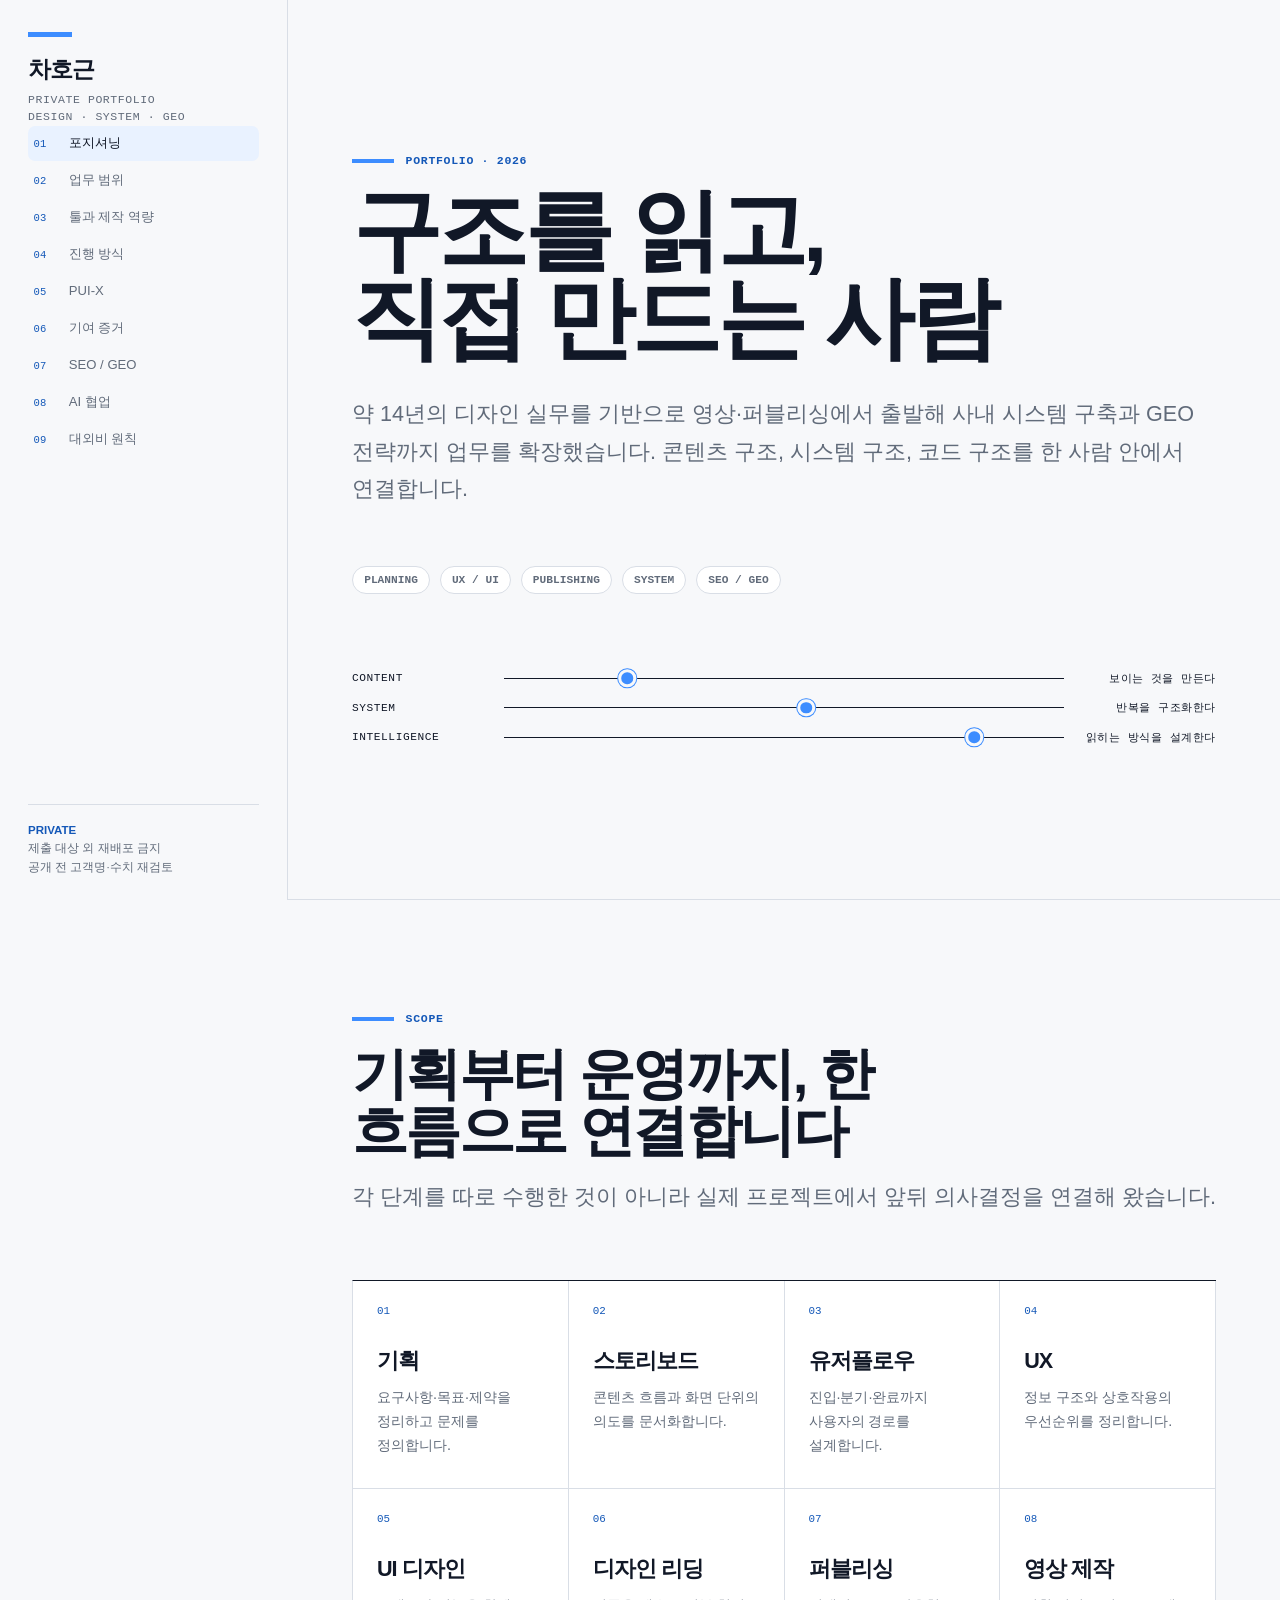
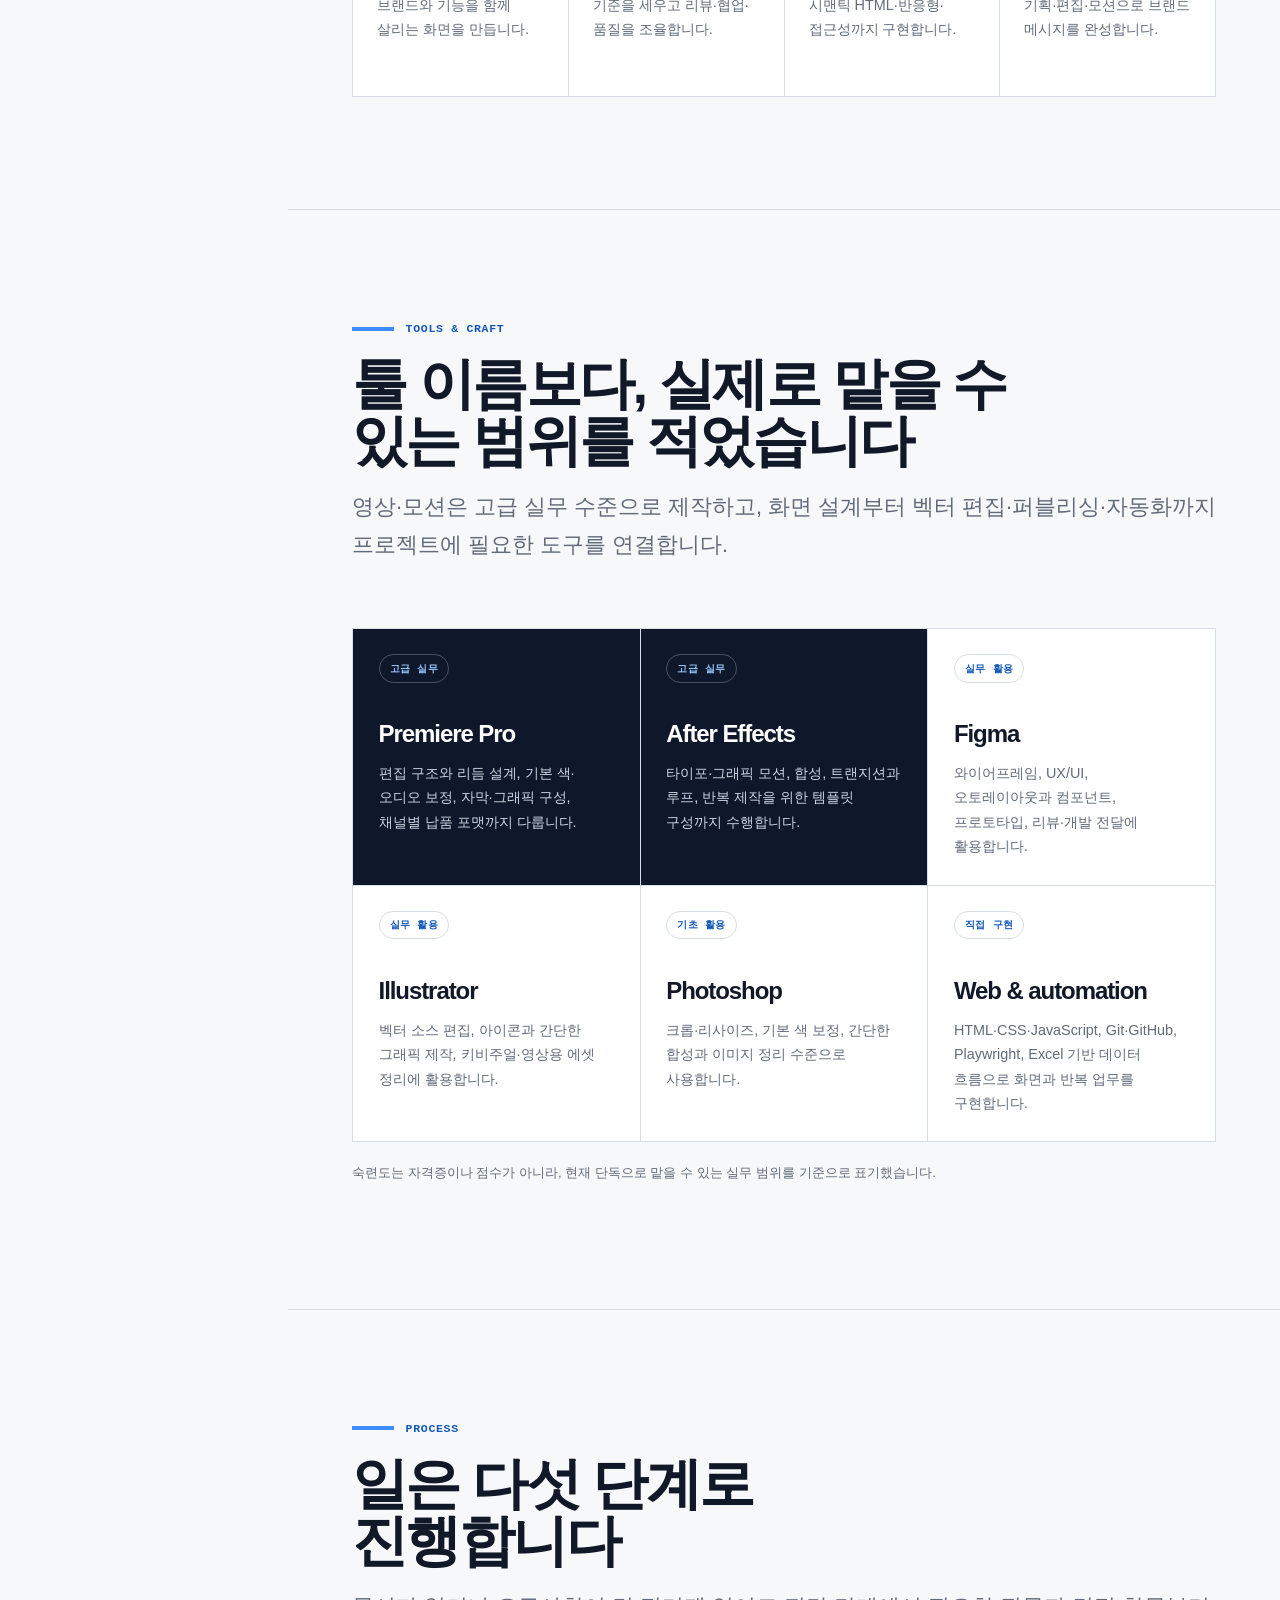
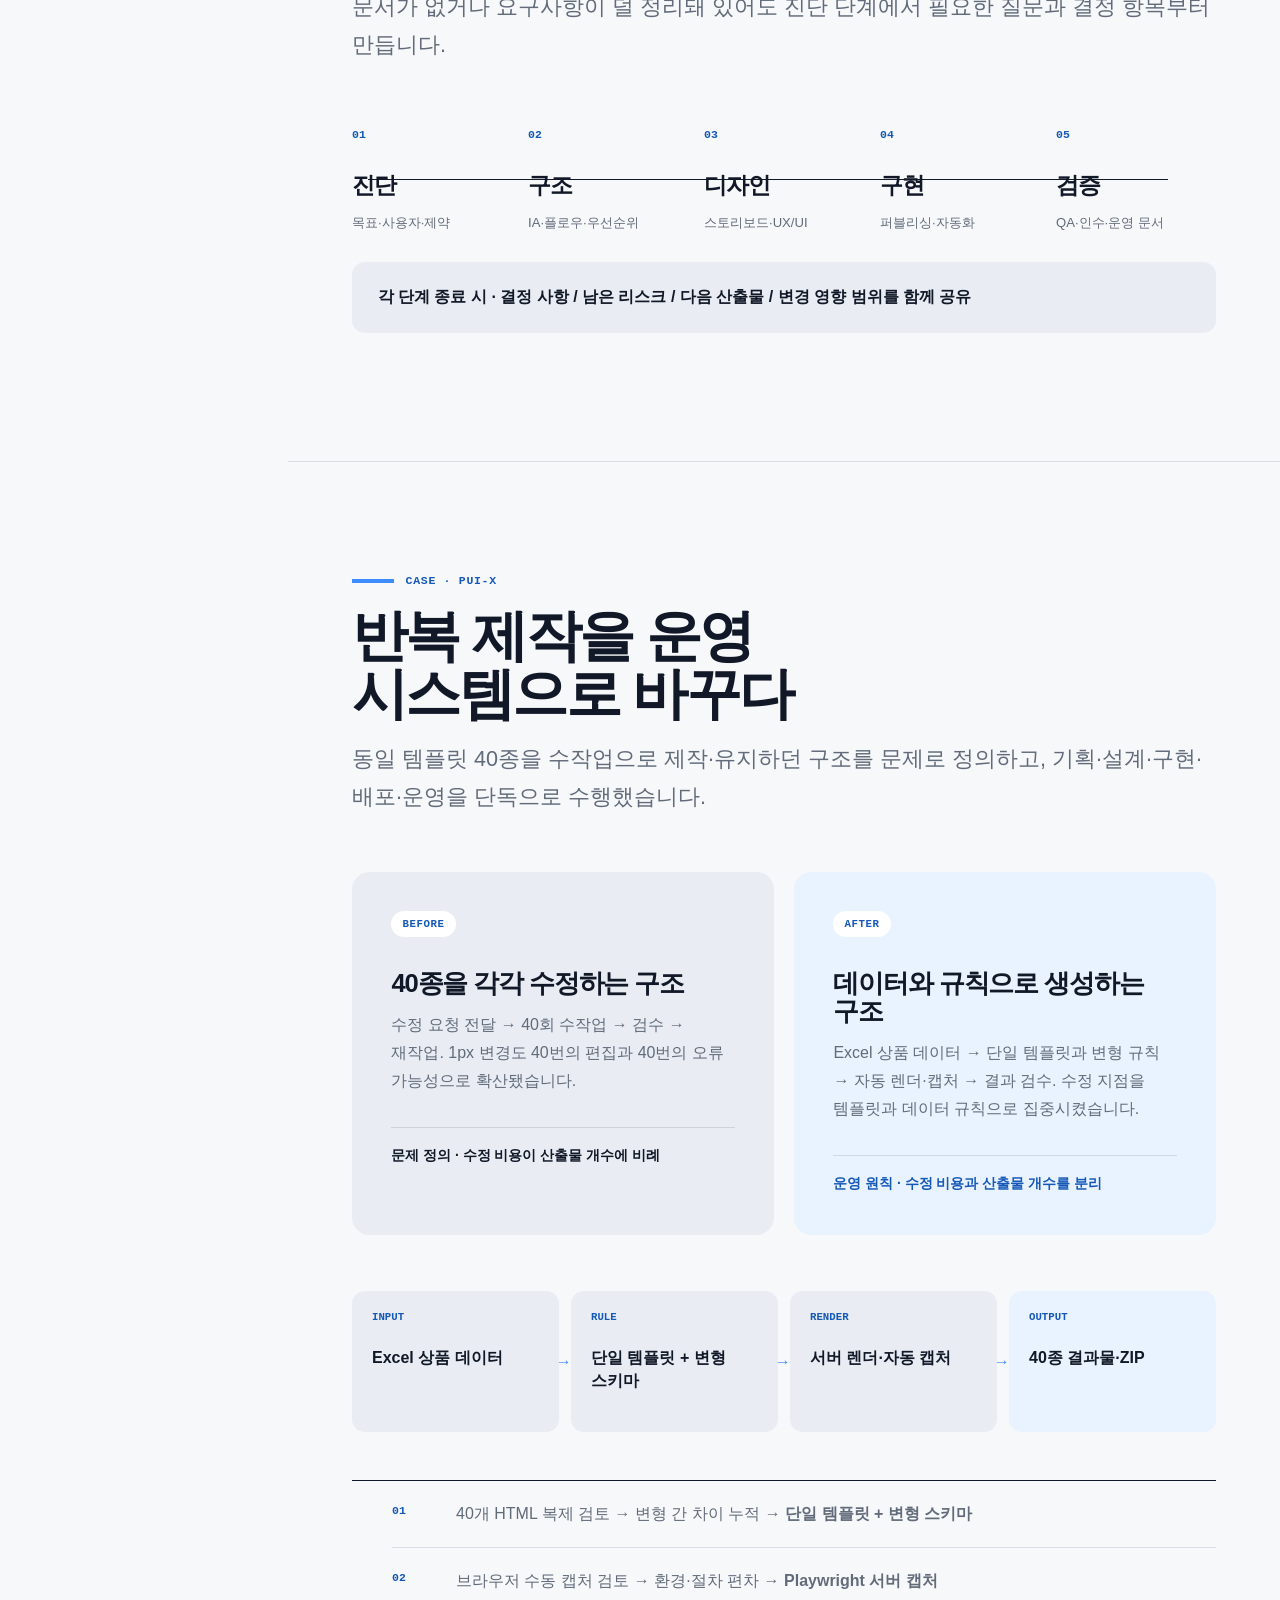
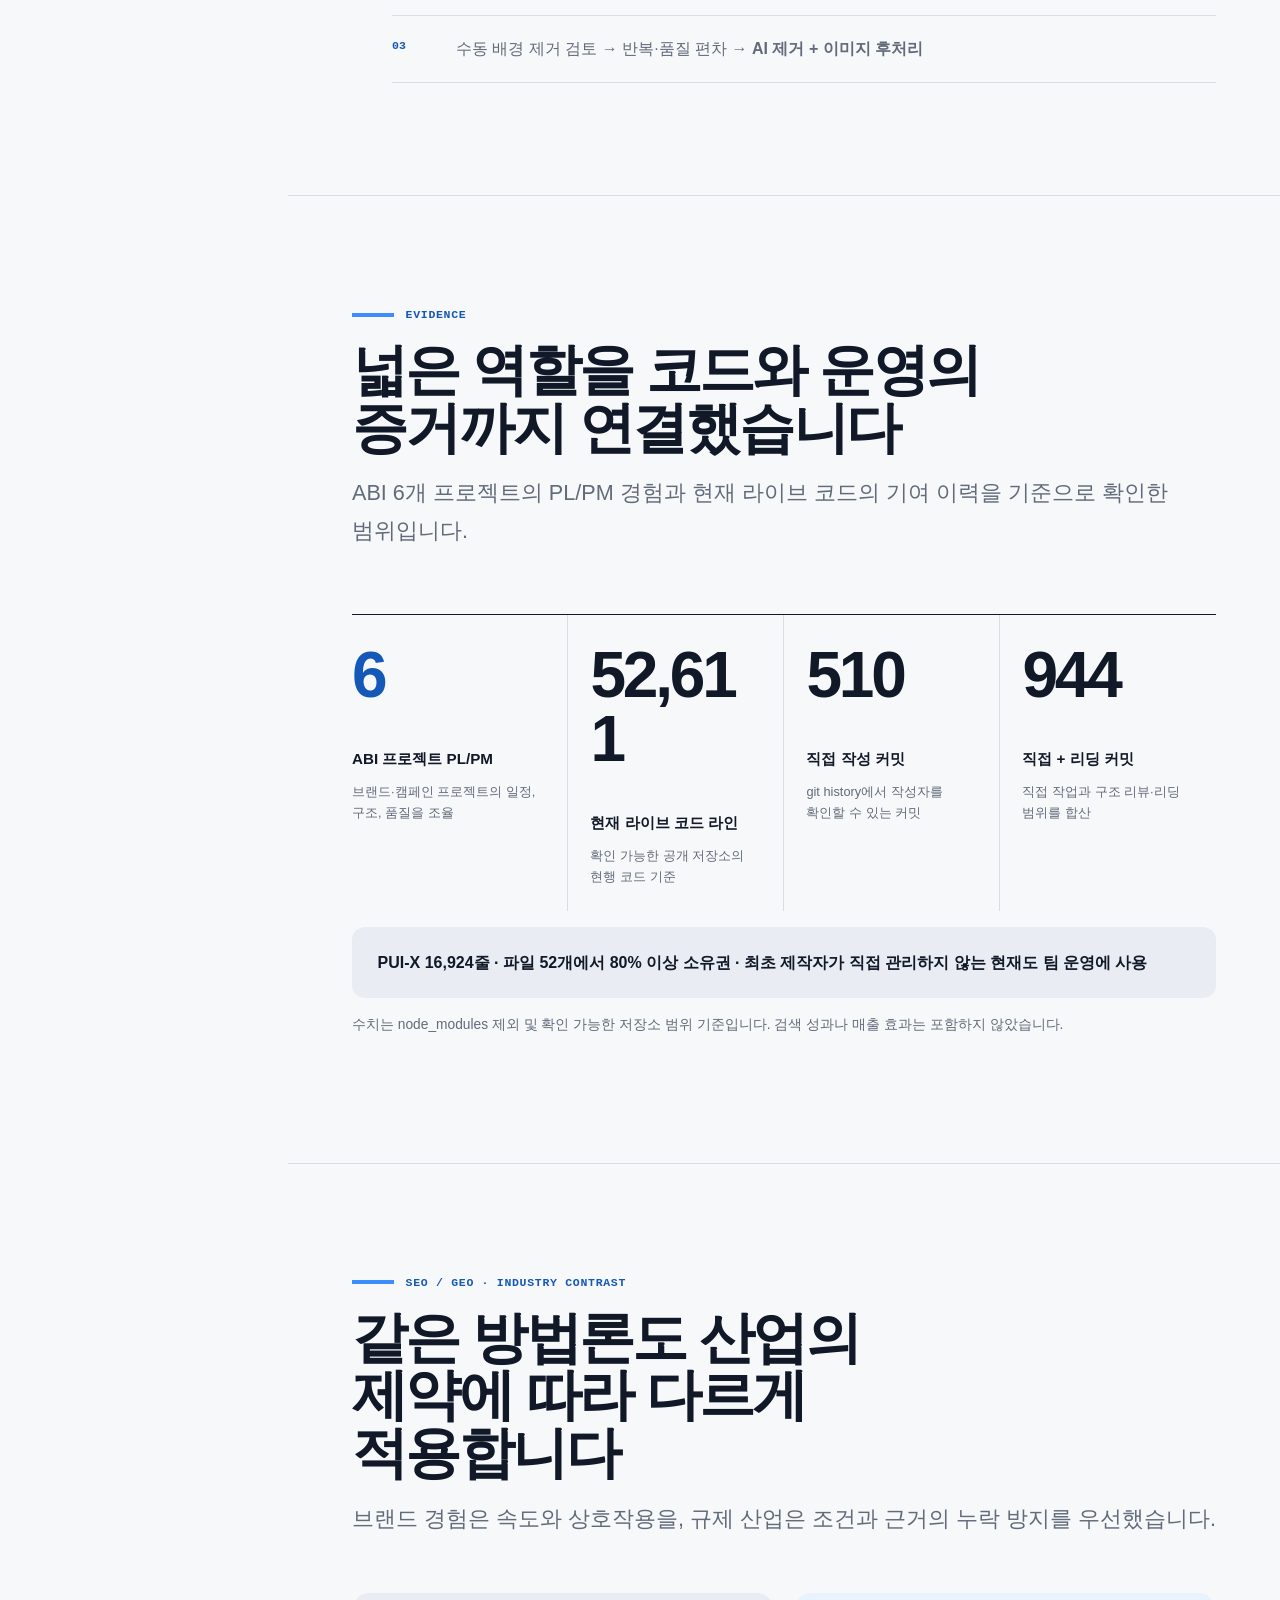
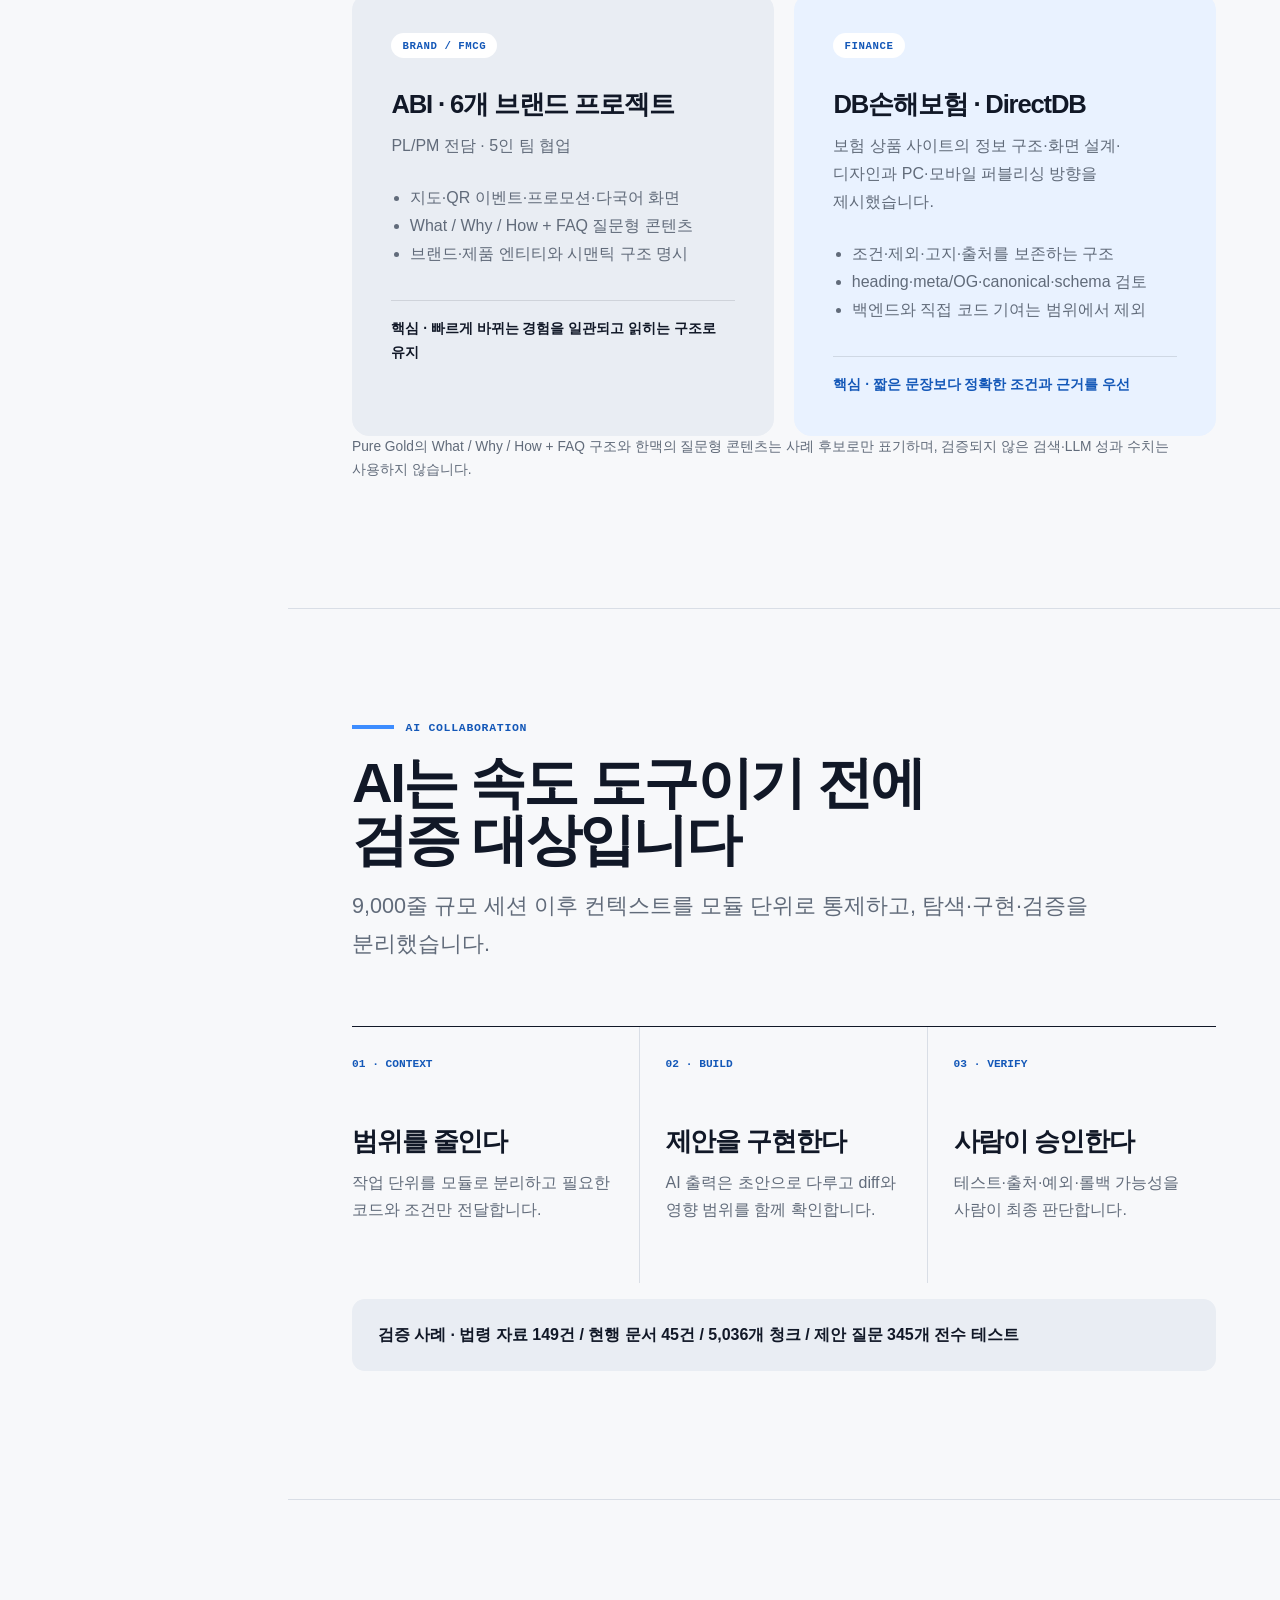
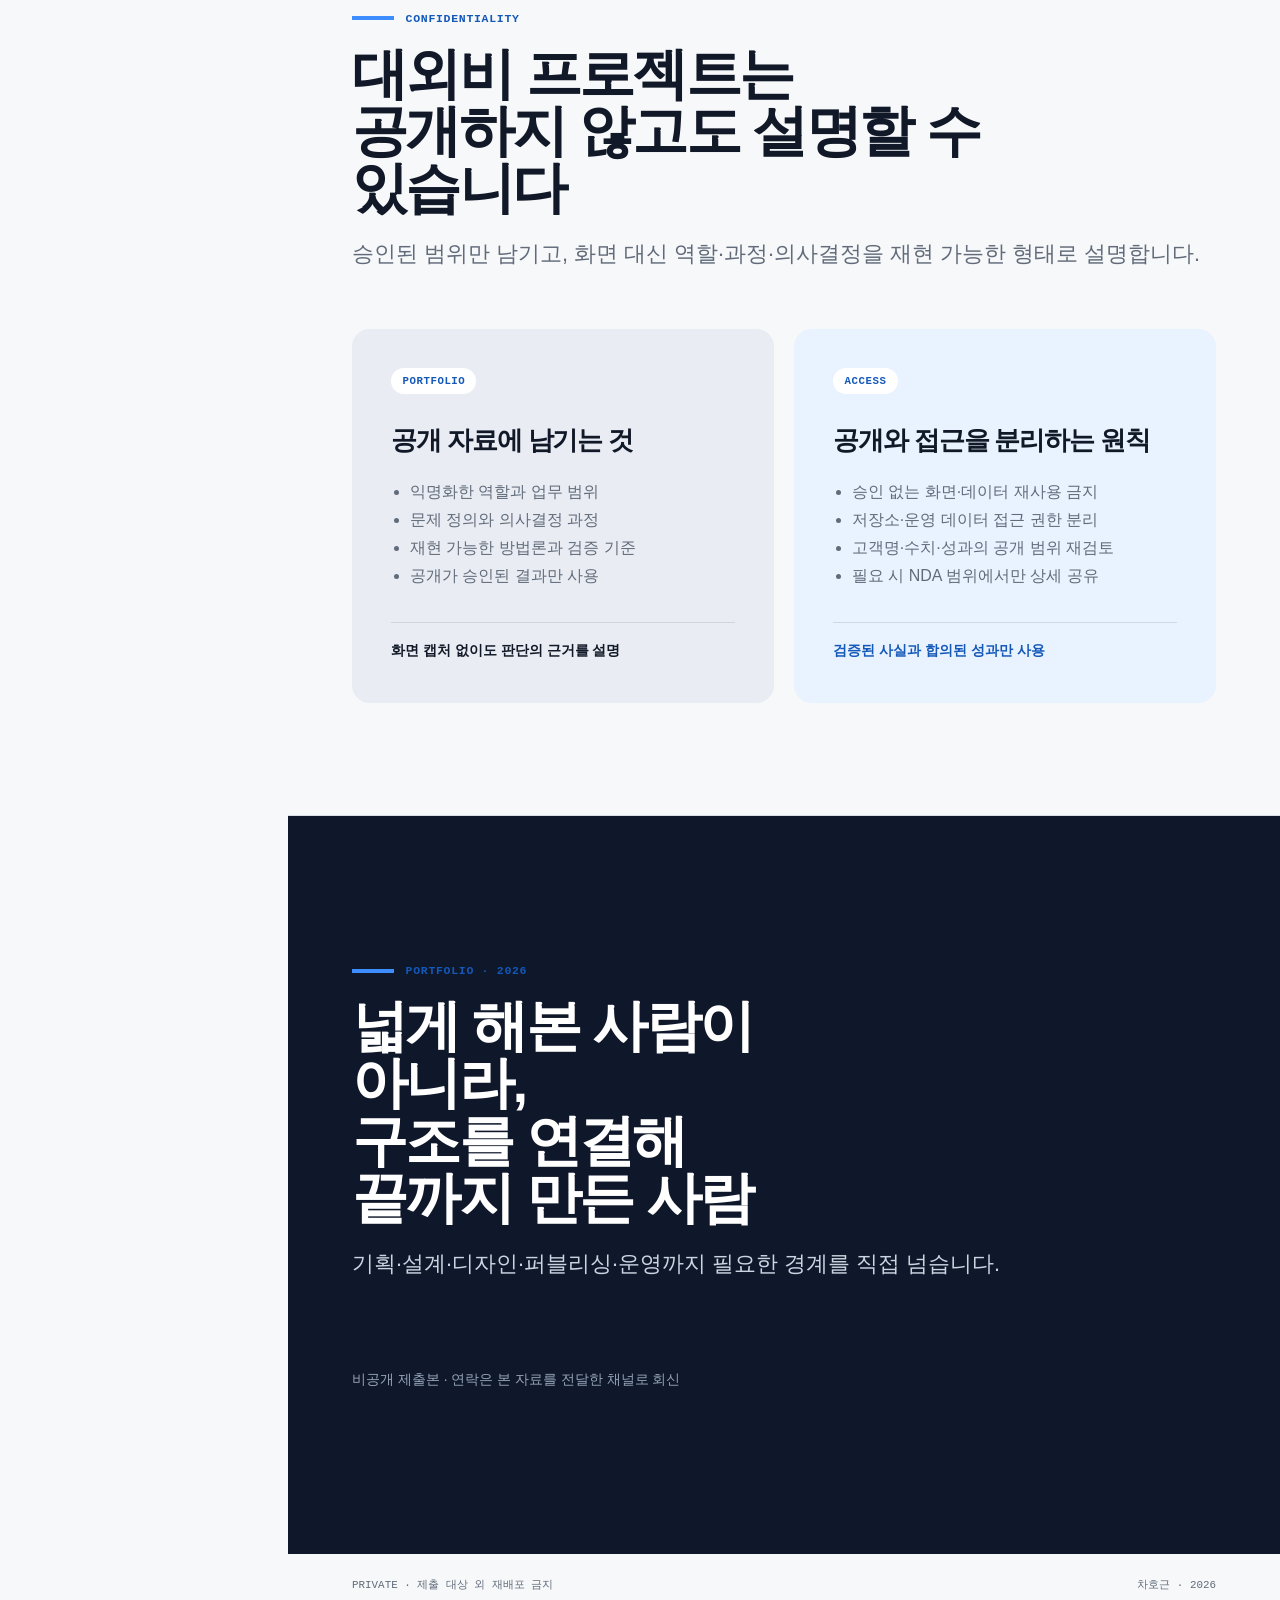
==== commit 5f096d82: "Add practical tool skills to portfolio" ====
--- a/private-portfolio/index.html
+++ b/private-portfolio/index.html
@@ -300,6 +300,54 @@
       line-height: 1.65;
     }
 
+    .tool-grid {
+      display: grid;
+      grid-template-columns: repeat(3, minmax(0, 1fr));
+      gap: 1px;
+      margin-top: 4rem;
+      padding: 1px;
+      background: var(--line);
+    }
+    .tool-card {
+      min-height: 15rem;
+      padding: 1.6rem;
+      background: var(--surface);
+    }
+    .tool-card--advanced {
+      background: var(--midnight);
+      color: #fff;
+    }
+    .tool-card__level {
+      display: inline-flex;
+      margin-bottom: 2.4rem;
+      padding: .38rem .62rem;
+      border: 1px solid var(--line);
+      border-radius: 999px;
+      color: var(--blue-dark);
+      font-family: var(--utility);
+      font-size: .64rem;
+      font-weight: 700;
+      letter-spacing: .05em;
+    }
+    .tool-card--advanced .tool-card__level {
+      border-color: rgba(255, 255, 255, .25);
+      color: #93c5fd;
+    }
+    .tool-card h3 { font-size: 1.5rem; }
+    .tool-card p {
+      margin: 0;
+      color: var(--muted);
+      font-size: .9rem;
+      line-height: 1.7;
+    }
+    .tool-card--advanced p { color: #cbd5e1; }
+    .tool-note {
+      margin-top: 1.25rem;
+      color: var(--muted);
+      font-size: .82rem;
+      line-height: 1.65;
+    }
+
     .split {
       display: grid;
       grid-template-columns: repeat(2, minmax(0, 1fr));
@@ -550,6 +598,7 @@
       :root { --rail: 15rem; }
       .page-section { padding-right: 2.5rem; padding-left: 2.5rem; }
       .scope-grid { grid-template-columns: repeat(2, minmax(0, 1fr)); }
+      .tool-grid { grid-template-columns: repeat(2, minmax(0, 1fr)); }
       .metrics { grid-template-columns: repeat(2, minmax(0, 1fr)); }
       .metric:nth-child(2) { border-right: 0; }
       .metric:nth-child(n+3) { border-top: 1px solid var(--line); }
@@ -584,7 +633,7 @@
       h2 { font-size: clamp(2.15rem, 10vw, 3.6rem); }
       .structure-row { grid-template-columns: 6.4rem minmax(0, 1fr); }
       .structure-row span:last-child { display: none; }
-      .split, .scope-grid, .flow, .metrics, .process, .method {
+      .split, .scope-grid, .tool-grid, .flow, .metrics, .process, .method {
         grid-template-columns: 1fr;
       }
       .scope-item { min-height: 10rem; }
@@ -638,7 +687,7 @@
         break-inside: avoid;
       }
       .closing { padding: 18mm; print-color-adjust: exact; }
-      .panel, .scope-item, .flow__item, .proof-note { print-color-adjust: exact; }
+      .panel, .scope-item, .tool-card, .flow__item, .proof-note { print-color-adjust: exact; }
       .document-footer { padding-right: 0; padding-left: 0; }
     }
   </style>
@@ -661,12 +710,13 @@
         <ul>
           <li><a href="#c-position" data-index="01">포지셔닝</a></li>
           <li><a href="#c-scope" data-index="02">업무 범위</a></li>
-          <li><a href="#c-process" data-index="03">진행 방식</a></li>
-          <li><a href="#c-puix" data-index="04">PUI-X</a></li>
-          <li><a href="#c-evidence" data-index="05">기여 증거</a></li>
-          <li><a href="#c-contrast" data-index="06">SEO / GEO</a></li>
-          <li><a href="#c-ai" data-index="07">AI 협업</a></li>
-          <li><a href="#c-private" data-index="08">대외비 원칙</a></li>
+          <li><a href="#c-tools" data-index="03">툴과 제작 역량</a></li>
+          <li><a href="#c-process" data-index="04">진행 방식</a></li>
+          <li><a href="#c-puix" data-index="05">PUI-X</a></li>
+          <li><a href="#c-evidence" data-index="06">기여 증거</a></li>
+          <li><a href="#c-contrast" data-index="07">SEO / GEO</a></li>
+          <li><a href="#c-ai" data-index="08">AI 협업</a></li>
+          <li><a href="#c-private" data-index="09">대외비 원칙</a></li>
         </ul>
       </nav>
 
@@ -678,7 +728,7 @@
         <section class="page-section hero" id="c-position" data-observe-section>
           <p class="section-kicker">Portfolio · 2026</p>
           <h1>구조를 읽고,<br>직접 만드는 사람</h1>
-          <p class="lead">17년 디자인 실무를 기반으로 영상·퍼블리싱에서 출발해 사내 시스템 구축과 GEO 전략까지 업무를 확장했습니다. 콘텐츠 구조, 시스템 구조, 코드 구조를 한 사람 안에서 연결합니다.</p>
+          <p class="lead">약 14년의 디자인 실무를 기반으로 영상·퍼블리싱에서 출발해 사내 시스템 구축과 GEO 전략까지 업무를 확장했습니다. 콘텐츠 구조, 시스템 구조, 코드 구조를 한 사람 안에서 연결합니다.</p>
           <div class="hero__meta" aria-label="핵심 역량">
             <span class="tag">PLANNING</span>
             <span class="tag">UX / UI</span>
@@ -709,6 +759,45 @@
           </div>
         </section>
 
+        <section class="page-section" id="c-tools" data-observe-section>
+          <p class="section-kicker">Tools &amp; craft</p>
+          <h2>툴 이름보다, 실제로 맡을 수 있는 범위를 적었습니다</h2>
+          <p class="lead">영상·모션은 고급 실무 수준으로 제작하고, 화면 설계부터 벡터 편집·퍼블리싱·자동화까지 프로젝트에 필요한 도구를 연결합니다.</p>
+          <div class="tool-grid">
+            <article class="tool-card tool-card--advanced">
+              <span class="tool-card__level">고급 실무</span>
+              <h3>Premiere Pro</h3>
+              <p>편집 구조와 리듬 설계, 기본 색·오디오 보정, 자막·그래픽 구성, 채널별 납품 포맷까지 다룹니다.</p>
+            </article>
+            <article class="tool-card tool-card--advanced">
+              <span class="tool-card__level">고급 실무</span>
+              <h3>After Effects</h3>
+              <p>타이포·그래픽 모션, 합성, 트랜지션과 루프, 반복 제작을 위한 템플릿 구성까지 수행합니다.</p>
+            </article>
+            <article class="tool-card">
+              <span class="tool-card__level">실무 활용</span>
+              <h3>Figma</h3>
+              <p>와이어프레임, UX/UI, 오토레이아웃과 컴포넌트, 프로토타입, 리뷰·개발 전달에 활용합니다.</p>
+            </article>
+            <article class="tool-card">
+              <span class="tool-card__level">실무 활용</span>
+              <h3>Illustrator</h3>
+              <p>벡터 소스 편집, 아이콘과 간단한 그래픽 제작, 키비주얼·영상용 에셋 정리에 활용합니다.</p>
+            </article>
+            <article class="tool-card">
+              <span class="tool-card__level">기초 활용</span>
+              <h3>Photoshop</h3>
+              <p>크롭·리사이즈, 기본 색 보정, 간단한 합성과 이미지 정리 수준으로 사용합니다.</p>
+            </article>
+            <article class="tool-card">
+              <span class="tool-card__level">직접 구현</span>
+              <h3>Web &amp; automation</h3>
+              <p>HTML·CSS·JavaScript, Git·GitHub, Playwright, Excel 기반 데이터 흐름으로 화면과 반복 업무를 구현합니다.</p>
+            </article>
+          </div>
+          <p class="tool-note">숙련도는 자격증이나 점수가 아니라, 현재 단독으로 맡을 수 있는 실무 범위를 기준으로 표기했습니다.</p>
+        </section>
+
         <section class="page-section" id="c-process" data-observe-section>
           <p class="section-kicker">Process</p>
           <h2>일은 다섯 단계로 진행합니다</h2>
